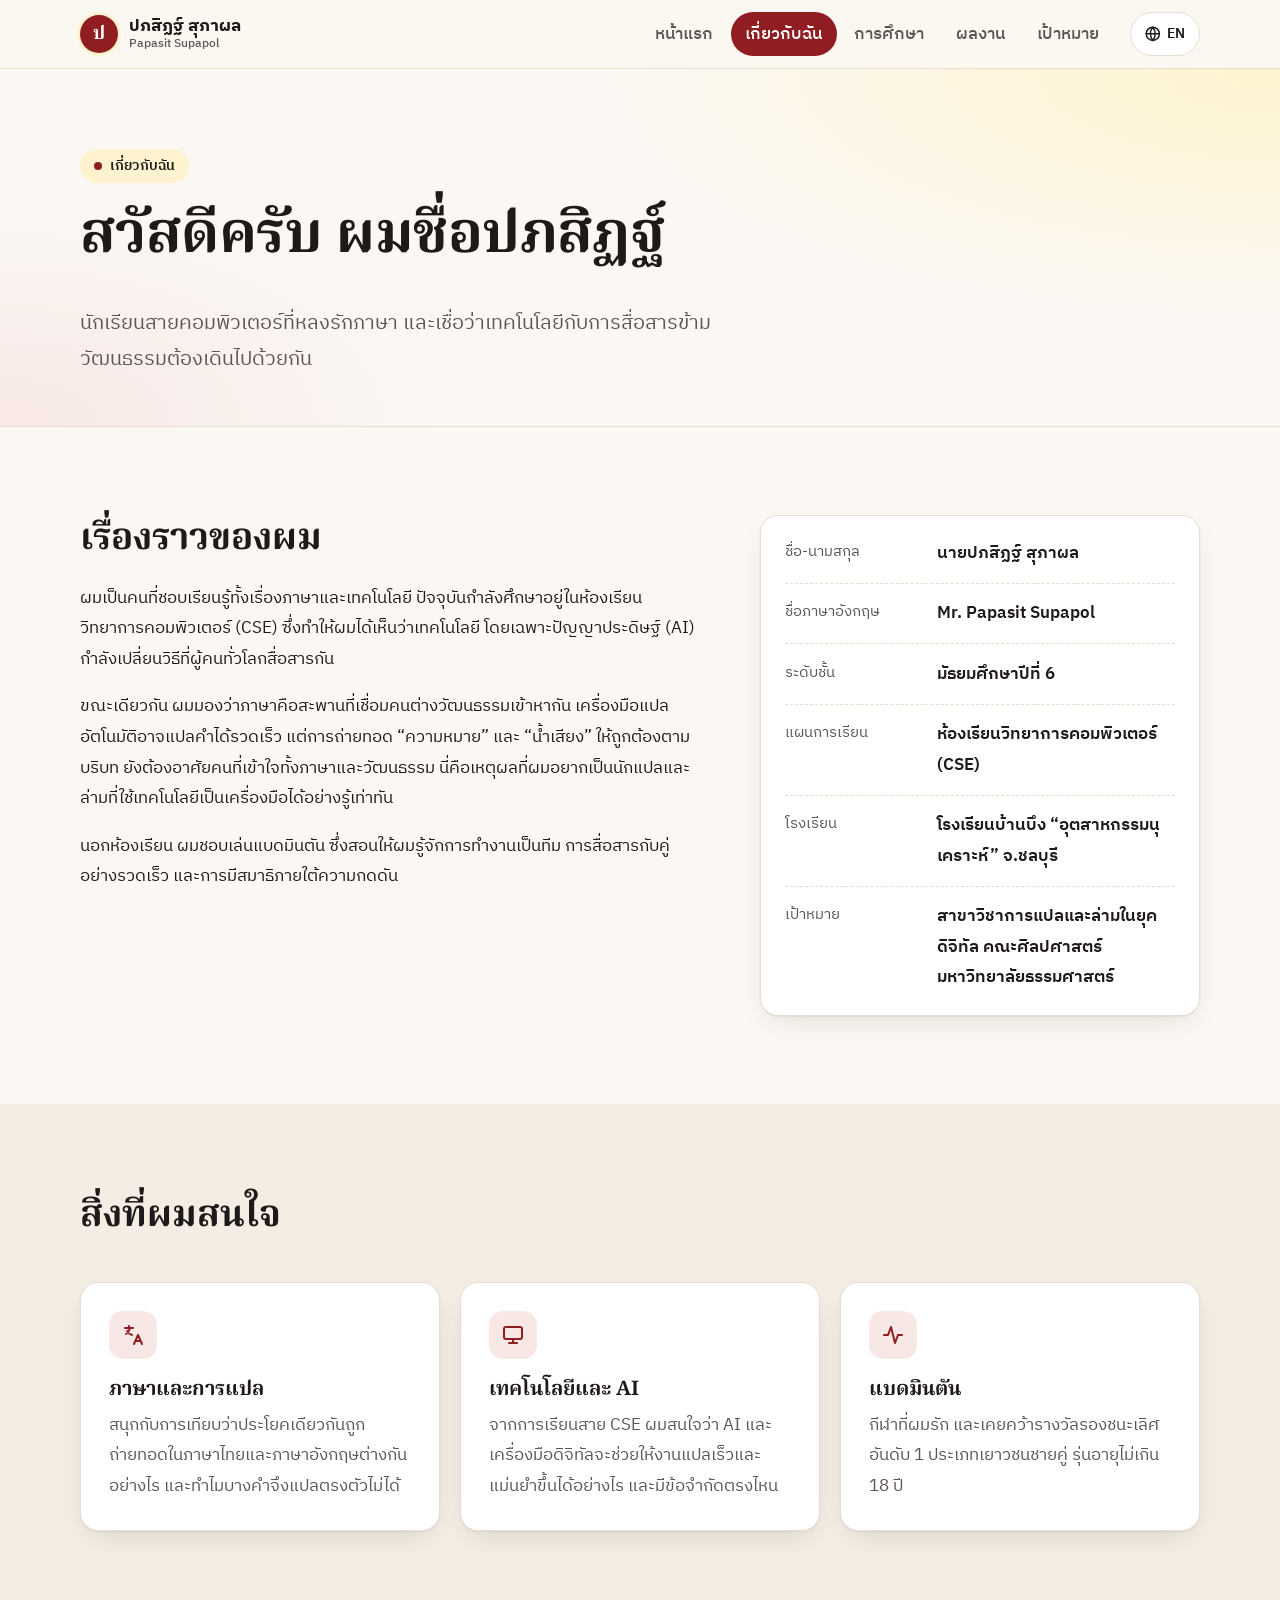
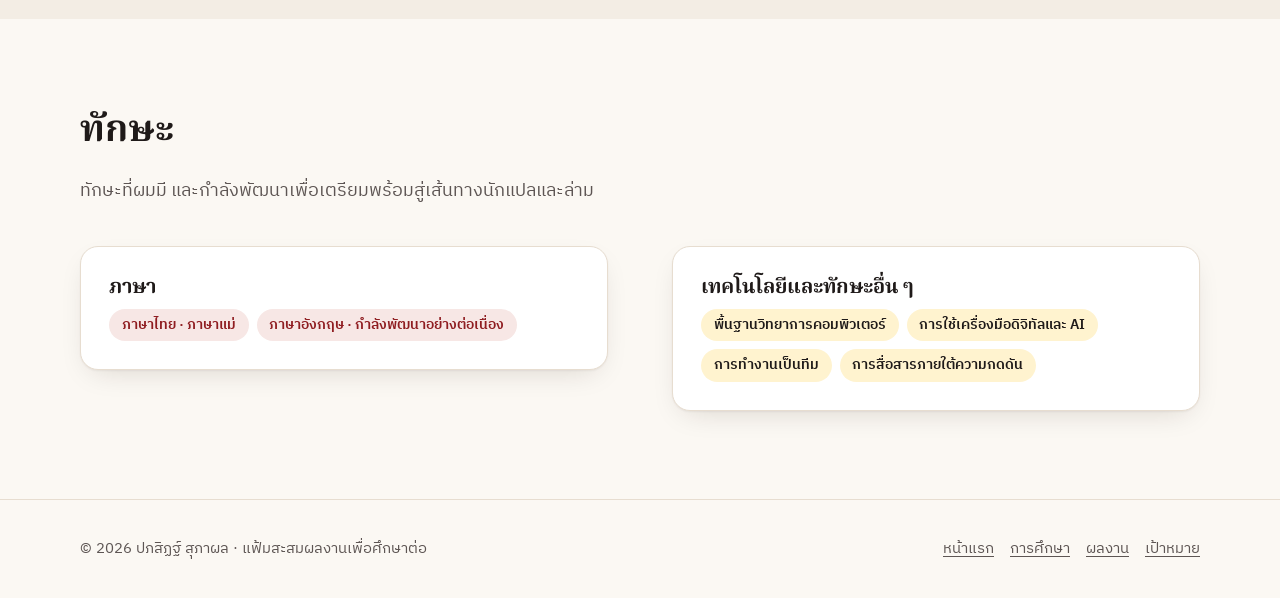
==== about.html @ 0f3696c1 "Add bilingual multi-page portfolio site Five static pages (home, about, education, achievements, goa" ====
<!doctype html>
<html lang="th">
<head>
  <meta charset="utf-8">
  <meta name="viewport" content="width=device-width, initial-scale=1">
  <title>เกี่ยวกับฉัน · ปภสิฏฐ์ สุภาผล</title>
  <meta name="description" content="ประวัติส่วนตัว ความสนใจ และทักษะของปภสิฏฐ์ สุภาผล">
  <meta name="theme-color" content="#8f1d21">
  <link rel="icon" href="assets/img/favicon.svg" type="image/svg+xml">
  <link rel="preconnect" href="https://fonts.googleapis.com">
  <link rel="preconnect" href="https://fonts.gstatic.com" crossorigin>
  <link rel="stylesheet" href="https://fonts.googleapis.com/css2?family=IBM+Plex+Sans+Thai:wght@400;500;600;700&family=Noto+Serif+Thai:wght@600;700&display=swap">
  <link rel="stylesheet" href="assets/css/style.css">
  <script>
    (function () {
      var d = document.documentElement;
      d.classList.add("js");
      var m = /[?&]lang=(en|th)\b/.exec(location.search), l = m ? m[1] : null;
      if (!l) { try { l = localStorage.getItem("portfolio-lang"); } catch (e) { /* storage blocked: stay in Thai */ } }
      if (l === "en") { d.dataset.lang = "en"; d.lang = "en"; }
    })();
  </script>
  <script src="assets/js/main.js" defer></script>
</head>
<body>
  <a class="skip-link" href="#main"><span class="th">ข้ามไปยังเนื้อหา</span><span class="en">Skip to content</span></a>

  <header class="site-header">
    <nav class="container nav" aria-label="Main">
      <a class="brand" href="index.html">
        <span class="brand-mark" aria-hidden="true">ป</span>
        <span>ปภสิฏฐ์ สุภาผล<small>Papasit Supapol</small></span>
      </a>
      <div class="nav-tools">
        <button class="lang-toggle" type="button" data-lang-toggle aria-pressed="false" aria-label="เปลี่ยนภาษา / Switch language">
          <svg viewBox="0 0 24 24" fill="none" stroke="currentColor" stroke-width="2" stroke-linecap="round" stroke-linejoin="round" aria-hidden="true"><circle cx="12" cy="12" r="9"/><path d="M3 12h18M12 3a14 14 0 0 1 0 18M12 3a14 14 0 0 0 0 18"/></svg>
          <span class="th">EN</span><span class="en">TH</span>
        </button>
        <button class="icon-btn" type="button" data-menu-toggle aria-expanded="false" aria-controls="site-menu" aria-label="เมนู / Menu">
          <svg viewBox="0 0 24 24" fill="none" stroke="currentColor" stroke-width="2" stroke-linecap="round" aria-hidden="true"><path d="M4 7h16M4 12h16M4 17h16"/></svg>
        </button>
      </div>
      <ul class="nav-links" id="site-menu">
        <li><a href="index.html"><span class="th">หน้าแรก</span><span class="en">Home</span></a></li>
        <li><a href="about.html" aria-current="page"><span class="th">เกี่ยวกับฉัน</span><span class="en">About</span></a></li>
        <li><a href="education.html"><span class="th">การศึกษา</span><span class="en">Education</span></a></li>
        <li><a href="achievements.html"><span class="th">ผลงาน</span><span class="en">Achievements</span></a></li>
        <li><a href="goal.html"><span class="th">เป้าหมาย</span><span class="en">Goal</span></a></li>
      </ul>
    </nav>
  </header>

  <main id="main">
    <section class="page-hero">
      <div class="container">
        <p class="eyebrow"><span class="th">เกี่ยวกับฉัน</span><span class="en">About me</span></p>
        <h1><span class="th">สวัสดีครับ ผมชื่อปภสิฏฐ์</span><span class="en">Hello, I’m Papasit</span></h1>
        <p class="lead">
          <span class="th">นักเรียนสายคอมพิวเตอร์ที่หลงรักภาษา และเชื่อว่าเทคโนโลยีกับการสื่อสารข้ามวัฒนธรรมต้องเดินไปด้วยกัน</span>
          <span class="en">A computer science student who fell in love with languages — and who believes technology and cross-cultural communication must go hand in hand.</span>
        </p>
      </div>
    </section>

    <section class="section">
      <div class="container split split-wide">
        <div class="reveal">
          <h2><span class="th">เรื่องราวของผม</span><span class="en">My story</span></h2>
          <p class="th">ผมเป็นคนที่ชอบเรียนรู้ทั้งเรื่องภาษาและเทคโนโลยี ปัจจุบันกำลังศึกษาอยู่ในห้องเรียนวิทยาการคอมพิวเตอร์ (CSE) ซึ่งทำให้ผมได้เห็นว่าเทคโนโลยี โดยเฉพาะปัญญาประดิษฐ์ (AI) กำลังเปลี่ยนวิธีที่ผู้คนทั่วโลกสื่อสารกัน</p>
          <p class="en">I love learning about both languages and technology. I am currently studying in the Computer Science (CSE) program, which has shown me how technology — especially artificial intelligence (AI) — is changing the way people around the world communicate.</p>
          <p class="th">ขณะเดียวกัน ผมมองว่าภาษาคือสะพานที่เชื่อมคนต่างวัฒนธรรมเข้าหากัน เครื่องมือแปลอัตโนมัติอาจแปลคำได้รวดเร็ว แต่การถ่ายทอด “ความหมาย” และ “น้ำเสียง” ให้ถูกต้องตามบริบท ยังต้องอาศัยคนที่เข้าใจทั้งภาษาและวัฒนธรรม นี่คือเหตุผลที่ผมอยากเป็นนักแปลและล่ามที่ใช้เทคโนโลยีเป็นเครื่องมือได้อย่างรู้เท่าทัน</p>
          <p class="en">At the same time, I see language as a bridge between cultures. Machine translation can convert words quickly, but carrying the right meaning and tone for each context still takes someone who understands both the language and the culture. That is why I want to become a translator and interpreter who uses technology as a tool — wisely.</p>
          <p class="th">นอกห้องเรียน ผมชอบเล่นแบดมินตัน ซึ่งสอนให้ผมรู้จักการทำงานเป็นทีม การสื่อสารกับคู่อย่างรวดเร็ว และการมีสมาธิภายใต้ความกดดัน</p>
          <p class="en">Outside the classroom I play badminton, which has taught me teamwork, quick communication with a partner, and how to stay focused under pressure.</p>
        </div>

        <dl class="info-list reveal">
          <div>
            <dt><span class="th">ชื่อ-นามสกุล</span><span class="en">Name (Thai)</span></dt>
            <dd>นายปภสิฏฐ์ สุภาผล</dd>
          </div>
          <div>
            <dt><span class="th">ชื่อภาษาอังกฤษ</span><span class="en">Name</span></dt>
            <dd>Mr. Papasit Supapol</dd>
          </div>
          <div>
            <dt><span class="th">ระดับชั้น</span><span class="en">Grade</span></dt>
            <dd><span class="th">มัธยมศึกษาปีที่ 6</span><span class="en">Grade 12 (Mathayom 6)</span></dd>
          </div>
          <div>
            <dt><span class="th">แผนการเรียน</span><span class="en">Program</span></dt>
            <dd><span class="th">ห้องเรียนวิทยาการคอมพิวเตอร์ (CSE)</span><span class="en">Computer Science (CSE)</span></dd>
          </div>
          <div>
            <dt><span class="th">โรงเรียน</span><span class="en">School</span></dt>
            <dd><span class="th">โรงเรียนบ้านบึง “อุตสาหกรรมนุเคราะห์” จ.ชลบุรี</span><span class="en">Banbueng “Utsahakam Nukhro” School, Chonburi</span></dd>
          </div>
          <div>
            <dt><span class="th">เป้าหมาย</span><span class="en">Goal</span></dt>
            <dd><span class="th">สาขาวิชาการแปลและล่ามในยุคดิจิทัล คณะศิลปศาสตร์ มหาวิทยาลัยธรรมศาสตร์</span><span class="en">Translation and Interpretation in the Digital Age, Faculty of Liberal Arts, Thammasat University</span></dd>
          </div>
        </dl>
      </div>
    </section>

    <section class="section section-alt" aria-labelledby="interest-title">
      <div class="container">
        <div class="section-head reveal">
          <h2 id="interest-title"><span class="th">สิ่งที่ผมสนใจ</span><span class="en">What I’m into</span></h2>
        </div>
        <div class="grid-cards">
          <article class="card reveal">
            <div class="card-icon" aria-hidden="true">
              <svg viewBox="0 0 24 24" fill="none" stroke="currentColor" stroke-width="2" stroke-linecap="round" stroke-linejoin="round"><path d="M4 5h8M8 3v2M5 11s3-2 4-6M6 8s2 3 5 4"/><path d="M13 21l4-9 4 9M14.5 18h5"/></svg>
            </div>
            <h3><span class="th">ภาษาและการแปล</span><span class="en">Language &amp; translation</span></h3>
            <p><span class="th">สนุกกับการเทียบว่าประโยคเดียวกันถูกถ่ายทอดในภาษาไทยและภาษาอังกฤษต่างกันอย่างไร และทำไมบางคำจึงแปลตรงตัวไม่ได้</span><span class="en">I enjoy comparing how the same idea is expressed in Thai and English — and why some words simply can’t be translated literally.</span></p>
          </article>
          <article class="card reveal">
            <div class="card-icon" aria-hidden="true">
              <svg viewBox="0 0 24 24" fill="none" stroke="currentColor" stroke-width="2" stroke-linecap="round" stroke-linejoin="round"><rect x="3" y="4" width="18" height="12" rx="2"/><path d="M8 20h8M12 16v4"/></svg>
            </div>
            <h3><span class="th">เทคโนโลยีและ AI</span><span class="en">Technology &amp; AI</span></h3>
            <p><span class="th">จากการเรียนสาย CSE ผมสนใจว่า AI และเครื่องมือดิจิทัลจะช่วยให้งานแปลเร็วและแม่นยำขึ้นได้อย่างไร และมีข้อจำกัดตรงไหน</span><span class="en">Through CSE, I became curious about how AI and digital tools can make translation faster and more accurate — and where their limits are.</span></p>
          </article>
          <article class="card reveal">
            <div class="card-icon" aria-hidden="true">
              <svg viewBox="0 0 24 24" fill="none" stroke="currentColor" stroke-width="2" stroke-linecap="round" stroke-linejoin="round"><path d="M3 12h4l3-8 4 16 3-8h4"/></svg>
            </div>
            <h3><span class="th">แบดมินตัน</span><span class="en">Badminton</span></h3>
            <p><span class="th">กีฬาที่ผมรัก และเคยคว้ารางวัลรองชนะเลิศอันดับ 1 ประเภทเยาวชนชายคู่ รุ่นอายุไม่เกิน 18 ปี</span><span class="en">My favourite sport — I won 1st runner-up in boys’ doubles (under 18).</span></p>
          </article>
        </div>
      </div>
    </section>

    <section class="section" aria-labelledby="skill-title">
      <div class="container">
        <div class="section-head reveal">
          <h2 id="skill-title"><span class="th">ทักษะ</span><span class="en">Skills</span></h2>
          <p><span class="th">ทักษะที่ผมมี และกำลังพัฒนาเพื่อเตรียมพร้อมสู่เส้นทางนักแปลและล่าม</span><span class="en">Skills I have — and am building — for a path in translation and interpreting.</span></p>
        </div>
        <div class="split">
          <div class="card reveal">
            <h3><span class="th">ภาษา</span><span class="en">Languages</span></h3>
            <ul class="tags">
              <li class="tag"><span class="th">ภาษาไทย · ภาษาแม่</span><span class="en">Thai · native</span></li>
              <li class="tag"><span class="th">ภาษาอังกฤษ · กำลังพัฒนาอย่างต่อเนื่อง</span><span class="en">English · actively improving</span></li>
            </ul>
          </div>
          <div class="card reveal">
            <h3><span class="th">เทคโนโลยีและทักษะอื่น ๆ</span><span class="en">Tech &amp; other skills</span></h3>
            <ul class="tags">
              <li class="tag tag-gold"><span class="th">พื้นฐานวิทยาการคอมพิวเตอร์</span><span class="en">Computer science fundamentals</span></li>
              <li class="tag tag-gold"><span class="th">การใช้เครื่องมือดิจิทัลและ AI</span><span class="en">Digital &amp; AI tools</span></li>
              <li class="tag tag-gold"><span class="th">การทำงานเป็นทีม</span><span class="en">Teamwork</span></li>
              <li class="tag tag-gold"><span class="th">การสื่อสารภายใต้ความกดดัน</span><span class="en">Communicating under pressure</span></li>
            </ul>
          </div>
        </div>
      </div>
    </section>
  </main>

  <footer class="site-footer">
    <div class="container footer-inner">
      <p>© 2026 ปภสิฏฐ์ สุภาผล · <span class="th">แฟ้มสะสมผลงานเพื่อศึกษาต่อ</span><span class="en">Admission portfolio</span></p>
      <ul class="footer-links">
        <li><a href="index.html"><span class="th">หน้าแรก</span><span class="en">Home</span></a></li>
        <li><a href="education.html"><span class="th">การศึกษา</span><span class="en">Education</span></a></li>
        <li><a href="achievements.html"><span class="th">ผลงาน</span><span class="en">Achievements</span></a></li>
        <li><a href="goal.html"><span class="th">เป้าหมาย</span><span class="en">Goal</span></a></li>
      </ul>
    </div>
  </footer>
</body>
</html>
---- assets/css/style.css ----
/* ==========================================================================
   Portfolio — ปภสิฏฐ์ สุภาผล
   Palette inspired by Thammasat University (red & gold).
   ========================================================================== */

/* ---------- Design tokens ---------- */
:root {
  --red: #8f1d21;
  --red-deep: #5f1114;
  --red-soft: #f7e7e5;
  --gold: #f2b705;
  --gold-soft: #fff3cf;
  --ink: #1f1a19;
  --muted: #5d5553;
  --bg: #fbf8f3;
  --surface: #ffffff;
  --surface-2: #f3ede4;
  --line: #e7ddd0;
  --on-accent: #ffffff;

  --font-body: "IBM Plex Sans Thai", "Noto Sans Thai", "Leelawadee UI", Tahoma, sans-serif;
  --font-head: "Noto Serif Thai", "IBM Plex Sans Thai", Georgia, serif;

  --radius: 18px;
  --radius-sm: 12px;
  --shadow: 0 1px 2px rgb(40 20 10 / 0.05), 0 10px 30px -12px rgb(40 20 10 / 0.18);
  --shadow-lg: 0 2px 4px rgb(40 20 10 / 0.06), 0 24px 60px -20px rgb(40 20 10 / 0.3);
  --max: 1120px;
  color-scheme: light;
}

@media (prefers-color-scheme: dark) {
  :root {
    --red: #ec6d70;
    --red-deep: #a8282d;
    --red-soft: #3a1d1e;
    --gold: #f5c542;
    --gold-soft: #3a3016;
    --ink: #f4ece8;
    --muted: #c0b4b0;
    --bg: #141011;
    --surface: #1e1819;
    --surface-2: #282021;
    --line: #3a2f2f;
    --on-accent: #1a0d0e;
    --shadow: 0 1px 2px rgb(0 0 0 / 0.3), 0 10px 30px -12px rgb(0 0 0 / 0.6);
    --shadow-lg: 0 24px 60px -20px rgb(0 0 0 / 0.7);
    color-scheme: dark;
  }
}

/* ---------- Base ---------- */
*,
*::before,
*::after { box-sizing: border-box; }

html {
  scroll-behavior: smooth;
  -webkit-text-size-adjust: 100%;
  text-size-adjust: 100%;
}

body {
  margin: 0;
  font-family: var(--font-body);
  font-size: 1.0625rem;
  line-height: 1.8;
  color: var(--ink);
  background: var(--bg);
  display: flex;
  flex-direction: column;
  min-height: 100vh;
}

main { flex: 1; }

img { max-width: 100%; height: auto; display: block; }

h1, h2, h3 {
  font-family: var(--font-head);
  line-height: 1.35;
  margin: 0 0 0.5em;
  text-wrap: balance;
}

h1 { font-size: clamp(2.1rem, 5.2vw, 3.6rem); letter-spacing: -0.01em; }
h2 { font-size: clamp(1.6rem, 3.4vw, 2.3rem); }
h3 { font-size: 1.25rem; }

p { margin: 0 0 1em; }

a { color: var(--red); text-underline-offset: 3px; }

:focus-visible {
  outline: 3px solid var(--gold);
  outline-offset: 3px;
  border-radius: 6px;
}

.container {
  width: min(var(--max), 100% - 2.5rem);
  margin-inline: auto;
}

.skip-link {
  position: absolute;
  left: 1rem;
  top: -100px;
  z-index: 100;
  padding: 0.6rem 1rem;
  background: var(--red);
  color: var(--on-accent);
  border-radius: 10px;
  font-weight: 600;
}
.skip-link:focus { top: 1rem; }

.visually-hidden {
  position: absolute !important;
  width: 1px; height: 1px;
  overflow: hidden;
  clip: rect(0 0 0 0);
  white-space: nowrap;
}

/* ---------- Bilingual text ----------
   Thai is the default (and what shows without JS).
   Only put .th / .en on plain text elements, never on layout wrappers. */
.en { display: none; }
html[data-lang="en"] .th { display: none; }
html[data-lang="en"] .en { display: revert; }

/* ---------- Header / navigation ---------- */
.site-header {
  position: sticky;
  top: 0;
  z-index: 50;
  background: color-mix(in srgb, var(--bg) 86%, transparent);
  backdrop-filter: saturate(1.4) blur(12px);
  -webkit-backdrop-filter: saturate(1.4) blur(12px);
  border-bottom: 1px solid var(--line);
}

.nav {
  display: flex;
  align-items: center;
  gap: 1rem;
  min-height: 4.25rem;
  flex-wrap: wrap;
}

.brand {
  display: inline-flex;
  align-items: center;
  gap: 0.65rem;
  color: var(--ink);
  text-decoration: none;
  font-weight: 700;
  line-height: 1.2;
  margin-right: auto;
}

.brand-mark {
  width: 2.4rem;
  height: 2.4rem;
  border-radius: 50%;
  display: grid;
  place-items: center;
  background: var(--red);
  color: var(--on-accent);
  font-family: var(--font-head);
  font-size: 1.15rem;
  box-shadow: 0 0 0 3px var(--gold-soft);
}

.brand small {
  display: block;
  font-weight: 500;
  font-size: 0.78rem;
  color: var(--muted);
}

.nav-links {
  display: flex;
  flex-wrap: wrap;
  gap: 0.2rem;
  list-style: none;
  margin: 0;
  padding: 0;
}

.nav-links a {
  display: block;
  padding: 0.45rem 0.9rem;
  border-radius: 999px;
  color: var(--muted);
  font-weight: 500;
  text-decoration: none;
  transition: background-color 0.2s, color 0.2s;
}

.nav-links a:hover { color: var(--ink); background: var(--surface-2); }

.nav-links a[aria-current="page"] {
  color: var(--on-accent);
  background: var(--red);
}

/* Tools come before the links in the DOM (so the mobile menu follows its
   toggle button in tab order) but sit at the far right visually. */
.nav-tools { display: flex; align-items: center; gap: 0.5rem; order: 2; }

.icon-btn,
.lang-toggle {
  display: none; /* JS-only controls */
  align-items: center;
  justify-content: center;
  min-width: 2.75rem;
  min-height: 2.75rem;
  padding: 0 0.85rem;
  border: 1px solid var(--line);
  border-radius: 999px;
  background: var(--surface);
  color: var(--ink);
  font: 600 0.9rem/1 var(--font-body);
  cursor: pointer;
  transition: border-color 0.2s, background-color 0.2s;
}

.icon-btn:hover,
.lang-toggle:hover { border-color: var(--red); }

.js .lang-toggle { display: inline-flex; gap: 0.35rem; }

.lang-toggle svg,
.icon-btn svg { width: 1.1rem; height: 1.1rem; }

@media (max-width: 860px) {
  .js .icon-btn { display: inline-flex; padding: 0; }

  .js .nav-links {
    display: none;
    position: absolute;
    inset: 100% 0 auto 0;
    flex-direction: column;
    gap: 0.25rem;
    padding: 0.75rem 1.25rem 1.25rem;
    background: var(--bg);
    border-bottom: 1px solid var(--line);
    box-shadow: var(--shadow);
  }

  .js .nav-links.is-open { display: flex; }
  .js .nav-links a { padding: 0.75rem 1rem; }

  /* No-JS fallback: links wrap onto a second row under the brand. */
  html:not(.js) .nav-links { width: 100%; padding-bottom: 0.75rem; }
}

/* ---------- Buttons ---------- */
.btn {
  display: inline-flex;
  align-items: center;
  gap: 0.5rem;
  min-height: 3rem;
  padding: 0.7rem 1.4rem;
  border-radius: 999px;
  font-weight: 600;
  text-decoration: none;
  border: 2px solid transparent;
  transition: transform 0.2s, background-color 0.2s, border-color 0.2s;
}

.btn:hover { transform: translateY(-2px); }
.btn-primary { background: var(--red); color: var(--on-accent); }
.btn-primary:hover { background: var(--red-deep); color: #fff; }
.btn-ghost { border-color: var(--line); color: var(--ink); background: var(--surface); }
.btn-ghost:hover { border-color: var(--red); }
.btn svg { width: 1.1rem; height: 1.1rem; }

.btn-row { display: flex; flex-wrap: wrap; gap: 0.75rem; }

/* ---------- Sections ---------- */
.section { padding-block: clamp(3rem, 7vw, 5.5rem); }
.section-alt { background: var(--surface-2); }

.eyebrow {
  display: inline-flex;
  align-items: center;
  gap: 0.5rem;
  margin-bottom: 1rem;
  padding: 0.3rem 0.85rem;
  border-radius: 999px;
  background: var(--gold-soft);
  color: var(--ink);
  font-size: 0.85rem;
  font-weight: 600;
  letter-spacing: 0.02em;
}

.eyebrow::before {
  content: "";
  width: 0.5rem;
  height: 0.5rem;
  border-radius: 50%;
  background: var(--red);
}

.section-head { max-width: 46rem; margin-bottom: 2.5rem; }
.section-head p { color: var(--muted); font-size: 1.1rem; }

.lead { font-size: clamp(1.1rem, 2vw, 1.25rem); color: var(--muted); }

/* ---------- Page hero (inner pages) ---------- */
.page-hero {
  padding-block: clamp(3rem, 7vw, 5rem) clamp(2rem, 5vw, 3rem);
  background:
    radial-gradient(60rem 22rem at 100% 0%, var(--gold-soft), transparent 70%),
    radial-gradient(40rem 20rem at 0% 100%, var(--red-soft), transparent 70%);
  border-bottom: 1px solid var(--line);
}
.page-hero .lead { max-width: 44rem; margin-bottom: 0; }

/* ---------- Home hero ---------- */
.hero {
  position: relative;
  overflow: hidden;
  padding-block: clamp(3rem, 8vw, 6rem);
  background:
    radial-gradient(50rem 30rem at 90% 10%, var(--gold-soft), transparent 65%),
    radial-gradient(40rem 26rem at 0% 90%, var(--red-soft), transparent 65%);
}

.hero-grid {
  display: grid;
  grid-template-columns: 1.25fr 0.85fr;
  gap: clamp(2rem, 5vw, 4rem);
  align-items: center;
}

.hero h1 { margin-bottom: 0.15em; }
.hero h1 .accent { color: var(--red); }

.name-en {
  font-family: var(--font-head);
  font-size: clamp(1.1rem, 2.2vw, 1.4rem);
  color: var(--muted);
  letter-spacing: 0.12em;
  text-transform: uppercase;
  margin-bottom: 1.25rem;
}

.hero .lead { max-width: 36rem; margin-bottom: 1.75rem; }

.hero-photo {
  position: relative;
  margin: 0;
  justify-self: center;
  width: min(100%, 360px);
}

.hero-photo::before {
  content: "";
  position: absolute;
  inset: 1.25rem -1.25rem -1.25rem 1.25rem;
  border-radius: 28px;
  background: repeating-linear-gradient(135deg, var(--gold) 0 2px, transparent 2px 12px);
  opacity: 0.55;
}

.hero-photo img {
  position: relative;
  border-radius: 28px;
  box-shadow: var(--shadow-lg);
  aspect-ratio: 3 / 4;
  object-fit: cover;
  width: 100%;
}

.hero-badge {
  position: absolute;
  left: -1rem;
  bottom: 1.5rem;
  display: flex;
  align-items: center;
  gap: 0.6rem;
  padding: 0.6rem 0.9rem 0.6rem 0.6rem;
  border-radius: 16px;
  background: var(--surface);
  box-shadow: var(--shadow-lg);
  font-size: 0.85rem;
  line-height: 1.35;
  max-width: 15rem;
}

.hero-badge img {
  width: 2.6rem;
  height: 2.6rem;
  border-radius: 50%;
  box-shadow: none;
  aspect-ratio: 1;
  flex-shrink: 0;
}

.hero-badge strong { display: block; }

@media (max-width: 820px) {
  .hero-grid { grid-template-columns: minmax(0, 1fr); }
  .hero-photo { order: -1; width: min(78%, 300px); }
  .hero-badge { left: -0.5rem; }
}

/* ---------- Stats ---------- */
.stats {
  display: grid;
  grid-template-columns: repeat(auto-fit, minmax(min(100%, 200px), 1fr));
  gap: 1rem;
}

.stat {
  padding: 1.5rem;
  border-radius: var(--radius);
  background: var(--surface);
  border: 1px solid var(--line);
  box-shadow: var(--shadow);
}

.stat-value {
  font-family: var(--font-head);
  font-size: 2.4rem;
  font-weight: 700;
  color: var(--red);
  line-height: 1.2;
}

.stat-label { color: var(--muted); font-size: 0.95rem; }

/* ---------- Cards ---------- */
.grid-cards {
  display: grid;
  grid-template-columns: repeat(auto-fit, minmax(min(100%, 250px), 1fr));
  gap: 1.25rem;
}

.card {
  position: relative;
  display: flex;
  flex-direction: column;
  padding: 1.75rem;
  border-radius: var(--radius);
  background: var(--surface);
  border: 1px solid var(--line);
  box-shadow: var(--shadow);
  transition: transform 0.25s, box-shadow 0.25s, border-color 0.25s;
}

.card-link:hover {
  transform: translateY(-4px);
  box-shadow: var(--shadow-lg);
  border-color: var(--red);
}

.card h3 { margin-bottom: 0.4rem; }
.card p { color: var(--muted); margin-bottom: 0; }

.card-link a { color: inherit; text-decoration: none; }
/* Make the whole card clickable while keeping one real link inside. */
.card-link a::after { content: ""; position: absolute; inset: 0; border-radius: inherit; }

.card-icon {
  width: 3rem;
  height: 3rem;
  display: grid;
  place-items: center;
  margin-bottom: 1.1rem;
  border-radius: 14px;
  background: var(--red-soft);
  color: var(--red);
}

.card-icon svg { width: 1.5rem; height: 1.5rem; }

.card-arrow {
  margin-top: auto;
  padding-top: 1.1rem;
  color: var(--red);
  font-weight: 600;
}

/* ---------- Two-column layout ---------- */
.split {
  display: grid;
  grid-template-columns: 1fr 1fr;
  gap: clamp(2rem, 5vw, 4rem);
  align-items: start;
}

.split-wide { grid-template-columns: 1.4fr 1fr; }

@media (max-width: 820px) {
  .split, .split-wide { grid-template-columns: minmax(0, 1fr); }
}

/* ---------- Info list (about page) ---------- */
.info-list {
  margin: 0;
  padding: 0.5rem 1.5rem;
  border-radius: var(--radius);
  background: var(--surface);
  border: 1px solid var(--line);
  box-shadow: var(--shadow);
}

.info-list div {
  display: grid;
  grid-template-columns: 8.5rem 1fr;
  gap: 1rem;
  padding: 0.9rem 0;
  border-bottom: 1px dashed var(--line);
}

.info-list div:last-child { border-bottom: 0; }
.info-list dt { color: var(--muted); font-size: 0.95rem; }
.info-list dd { margin: 0; font-weight: 600; }

@media (max-width: 480px) {
  .info-list div { grid-template-columns: 1fr; gap: 0.1rem; }
}

/* ---------- Tags ---------- */
.tags { display: flex; flex-wrap: wrap; gap: 0.5rem; list-style: none; padding: 0; margin: 0; }

.tag {
  display: inline-block;
  padding: 0.25rem 0.8rem;
  border-radius: 999px;
  font-size: 0.85rem;
  font-weight: 600;
  background: var(--red-soft);
  color: var(--red);
}

.tag-gold { background: var(--gold-soft); color: var(--ink); }

/* ---------- Timeline (education page) ---------- */
.timeline {
  position: relative;
  list-style: none;
  margin: 0;
  padding: 0 0 0 2.25rem;
}

.timeline::before {
  content: "";
  position: absolute;
  left: 0.7rem;
  top: 0.5rem;
  bottom: 0.5rem;
  width: 2px;
  background: linear-gradient(var(--red), var(--gold));
}

.timeline > li { position: relative; padding-bottom: 1.75rem; }
.timeline > li:last-child { padding-bottom: 0; }

.timeline > li::before {
  content: "";
  position: absolute;
  left: -2.05rem;
  top: 1.9rem;
  width: 1.1rem;
  height: 1.1rem;
  border-radius: 50%;
  background: var(--surface);
  border: 4px solid var(--red);
}

.timeline > li.is-current::before { background: var(--gold); }

.edu-card {
  display: grid;
  grid-template-columns: 5rem 1fr auto;
  gap: 1.25rem;
  align-items: center;
  padding: 1.5rem;
  border-radius: var(--radius);
  background: var(--surface);
  border: 1px solid var(--line);
  box-shadow: var(--shadow);
}

.edu-logo {
  width: 5rem;
  height: 5rem;
  border-radius: 50%;
  object-fit: cover;
  background: #fff;
  border: 1px solid var(--line);
}

.edu-card h3 { margin-bottom: 0.2rem; font-size: 1.15rem; }
.edu-card p { margin: 0; color: var(--muted); }

.edu-level {
  display: inline-block;
  margin-bottom: 0.35rem;
  font-size: 0.85rem;
  font-weight: 700;
  color: var(--red);
}

.gpa-pill {
  text-align: center;
  padding: 0.6rem 1rem;
  border-radius: 14px;
  background: var(--gold-soft);
  min-width: 6rem;
}

.gpa-pill strong {
  display: block;
  font-family: var(--font-head);
  font-size: 1.7rem;
  line-height: 1.2;
}

.gpa-pill span { font-size: 0.78rem; color: var(--muted); }

@media (max-width: 640px) {
  .edu-card { grid-template-columns: 3.75rem minmax(0, 1fr); }
  .edu-logo { width: 3.75rem; height: 3.75rem; }
  .gpa-pill { grid-column: 1 / -1; display: flex; align-items: baseline; justify-content: center; gap: 0.6rem; }
}

/* ---------- GPA bars ---------- */
.bars { display: grid; gap: 1.1rem; }

.bar-row { display: grid; gap: 0.35rem; }
.bar-head { display: flex; justify-content: space-between; font-weight: 600; }

.bar-track {
  height: 0.85rem;
  border-radius: 999px;
  background: var(--surface-2);
  border: 1px solid var(--line);
  overflow: hidden;
}

.bar-fill {
  height: 100%;
  width: var(--pct);
  border-radius: inherit;
  background: linear-gradient(90deg, var(--red), var(--gold));
}

.js .reveal .bar-fill { width: 0; transition: width 1.1s cubic-bezier(0.2, 0.8, 0.2, 1) 0.2s; }
.js .reveal.is-visible .bar-fill { width: var(--pct); }

/* ---------- Achievements ---------- */
.cert-list { display: grid; gap: 1.75rem; }

.cert {
  display: grid;
  grid-template-columns: minmax(0, 0.95fr) minmax(0, 1.05fr);
  border-radius: var(--radius);
  background: var(--surface);
  border: 1px solid var(--line);
  box-shadow: var(--shadow);
  overflow: hidden;
}

.cert-media {
  display: grid;
  place-items: center;
  padding: 1.5rem;
  background: var(--surface-2);
  text-decoration: none;
}

.cert-media img {
  max-height: 22rem;
  width: auto;
  border-radius: 8px;
  box-shadow: var(--shadow);
  transition: transform 0.3s;
}

.cert-media:hover img { transform: scale(1.03); }

.cert-zoom {
  margin-top: 0.75rem;
  font-size: 0.85rem;
  font-weight: 600;
  color: var(--muted);
}

.cert-body { padding: clamp(1.5rem, 3vw, 2.25rem); }
.cert-body .tags { margin-bottom: 0.9rem; }
.cert-body h2 { font-size: clamp(1.3rem, 2.4vw, 1.6rem); margin-bottom: 0.35rem; }

.cert-meta {
  display: flex;
  flex-wrap: wrap;
  gap: 0.35rem 1.25rem;
  margin: 0 0 1rem;
  padding: 0;
  list-style: none;
  color: var(--muted);
  font-size: 0.95rem;
}

.cert-meta li { display: inline-flex; align-items: center; gap: 0.4rem; }
.cert-meta svg { width: 1rem; height: 1rem; flex-shrink: 0; }

.reflect {
  margin: 1.25rem 0;
  padding: 1rem 1.25rem;
  border-left: 4px solid var(--gold);
  border-radius: 0 12px 12px 0;
  background: var(--gold-soft);
}

.reflect strong { display: block; margin-bottom: 0.2rem; }
.reflect p { margin: 0; }

/* minmax(0, …) so wide certificate images can't force the column past the viewport. */
@media (max-width: 820px) {
  .cert { grid-template-columns: minmax(0, 1fr); }
}

/* ---------- Lightbox ---------- */
.lightbox {
  width: min(96vw, 1100px);
  max-height: 94vh;
  padding: 0;
  border: 0;
  border-radius: var(--radius);
  background: var(--surface);
  color: var(--ink);
  box-shadow: var(--shadow-lg);
}

.lightbox::backdrop { background: rgb(15 8 8 / 0.78); backdrop-filter: blur(4px); }

.lightbox-inner { position: relative; padding: 1rem; }

.lightbox img {
  max-height: calc(94vh - 6rem);
  width: auto;
  margin-inline: auto;
  border-radius: 10px;
}

.lightbox-caption { margin: 0.75rem 3rem 0 0.25rem; color: var(--muted); font-size: 0.95rem; }

.lightbox-close {
  position: absolute;
  top: 0.75rem;
  right: 0.75rem;
  width: 2.75rem;
  height: 2.75rem;
  display: grid;
  place-items: center;
  border: 0;
  border-radius: 50%;
  background: var(--red);
  color: #fff;
  cursor: pointer;
  font-size: 1.5rem;
  line-height: 1;
}

/* ---------- Goal page ---------- */
.goal-hero {
  display: grid;
  grid-template-columns: auto 1fr;
  gap: clamp(1.5rem, 4vw, 3rem);
  align-items: center;
}

/* The TU seal PNG has a white square background; clip it to its circle. */
.goal-hero img,
.cta-main img { border-radius: 50%; }

.goal-hero img {
  width: clamp(7rem, 16vw, 11rem);
  filter: drop-shadow(0 12px 24px rgb(143 29 33 / 0.25));
}

.goal-path {
  display: flex;
  flex-wrap: wrap;
  gap: 0.4rem;
  align-items: center;
  margin: 0 0 1rem;
  padding: 0;
  list-style: none;
  font-weight: 600;
}

.goal-path li:not(:last-child)::after { content: "›"; margin-left: 0.4rem; color: var(--muted); }

@media (max-width: 600px) {
  .goal-hero { grid-template-columns: 1fr; text-align: left; }
}

.steps { counter-reset: step; display: grid; gap: 1rem; list-style: none; padding: 0; margin: 0; }

.steps li {
  counter-increment: step;
  position: relative;
  padding: 1.25rem 1.25rem 1.25rem 4.25rem;
  border-radius: var(--radius-sm);
  background: var(--surface);
  border: 1px solid var(--line);
}

.steps li::before {
  content: counter(step);
  position: absolute;
  left: 1.1rem;
  top: 1.15rem;
  width: 2.2rem;
  height: 2.2rem;
  display: grid;
  place-items: center;
  border-radius: 50%;
  background: var(--red);
  color: var(--on-accent);
  font-weight: 700;
}

.steps strong { display: block; }
.steps p { margin: 0; color: var(--muted); }

.letter {
  position: relative;
  padding: clamp(1.75rem, 4vw, 3rem);
  border-radius: var(--radius);
  background: var(--surface);
  border: 1px solid var(--line);
  box-shadow: var(--shadow);
}

.letter::before {
  content: "“";
  position: absolute;
  top: -0.35em;
  left: 0.3em;
  font-family: Georgia, serif;
  font-size: 6rem;
  line-height: 1;
  color: var(--gold);
}

.letter p { text-indent: 2em; }
.letter .sign { text-indent: 0; text-align: right; font-weight: 600; margin: 0; }

/* ---------- CTA band ---------- */
.cta {
  display: flex;
  flex-wrap: wrap;
  align-items: center;
  justify-content: space-between;
  gap: 1.5rem;
  padding: clamp(1.75rem, 4vw, 2.75rem);
  border-radius: calc(var(--radius) + 6px);
  background: linear-gradient(120deg, #8f1d21, #5f1114);
  color: #fff;
  box-shadow: var(--shadow-lg);
}

.cta h2 { margin: 0 0 0.25rem; font-size: clamp(1.35rem, 3vw, 1.9rem); }
.cta p { margin: 0; opacity: 0.88; }
.cta-main { display: flex; align-items: center; gap: 1.25rem; }
.cta-main img { width: 4.5rem; flex-shrink: 0; }
.cta .btn { background: var(--gold); color: #1f1a19; }
.cta .btn:hover { background: #ffd24a; color: #1f1a19; }

/* ---------- Footer ---------- */
.site-footer {
  padding-block: 2.25rem;
  border-top: 1px solid var(--line);
  color: var(--muted);
  font-size: 0.92rem;
}

.footer-inner {
  display: flex;
  flex-wrap: wrap;
  justify-content: space-between;
  gap: 0.75rem 2rem;
}

.footer-inner p { margin: 0; }
.footer-links { display: flex; flex-wrap: wrap; gap: 0.25rem 1rem; list-style: none; margin: 0; padding: 0; }
.footer-links a { color: var(--muted); }
.footer-links a:hover { color: var(--red); }

/* ---------- Reveal animation (JS + motion allowed only) ---------- */
.js .reveal {
  opacity: 0;
  transform: translateY(18px);
  transition: opacity 0.7s ease, transform 0.7s ease;
}

.js .reveal.is-visible { opacity: 1; transform: none; }

@media (prefers-reduced-motion: reduce) {
  html { scroll-behavior: auto; }
  *, *::before, *::after { transition: none !important; animation: none !important; }
  .js .reveal { opacity: 1; transform: none; }
  .js .reveal .bar-fill { width: var(--pct); }
}

/* ---------- Print (handy for a PDF copy of the portfolio) ---------- */
@media print {
  .site-header, .site-footer, .btn-row, .cta .btn, .skip-link { display: none !important; }
  body { background: #fff; color: #000; }
  .js .reveal { opacity: 1; transform: none; }
  .card, .cert, .stat, .edu-card, .letter, .info-list { box-shadow: none; break-inside: avoid; }
}
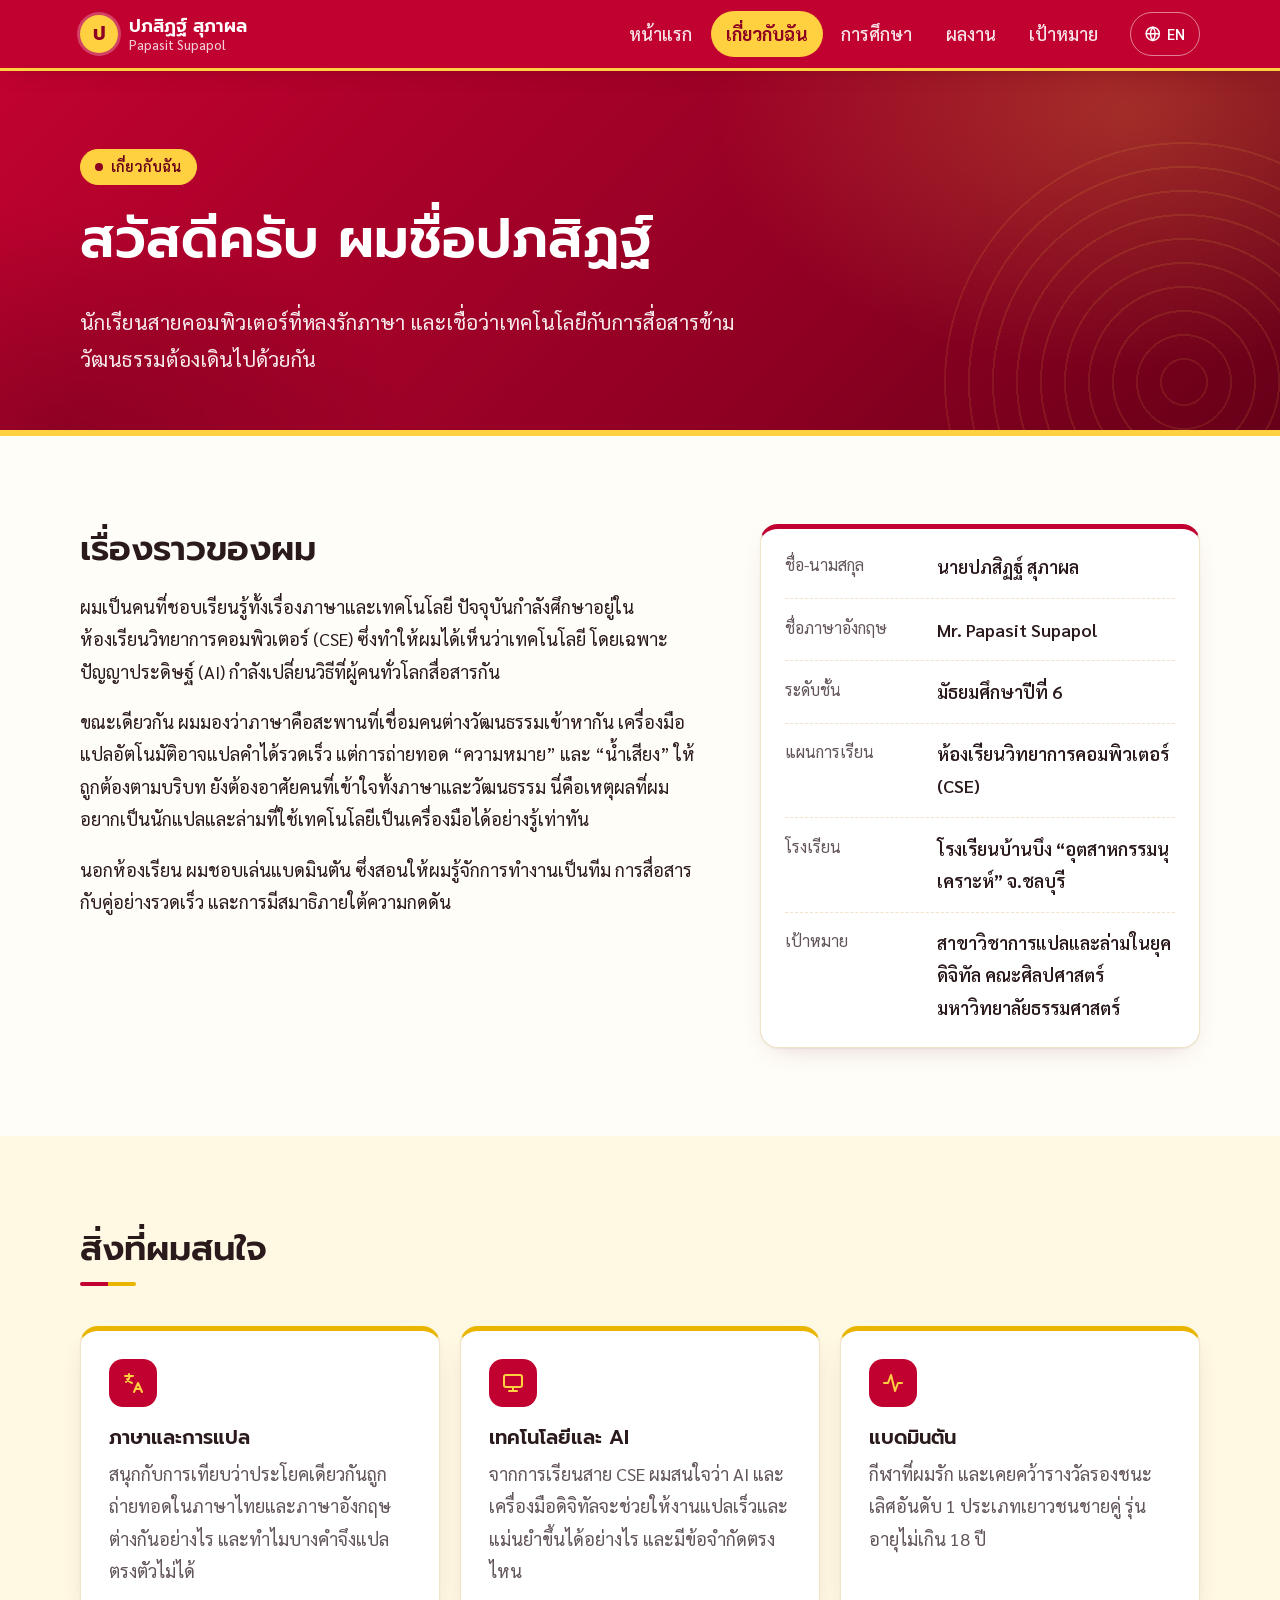
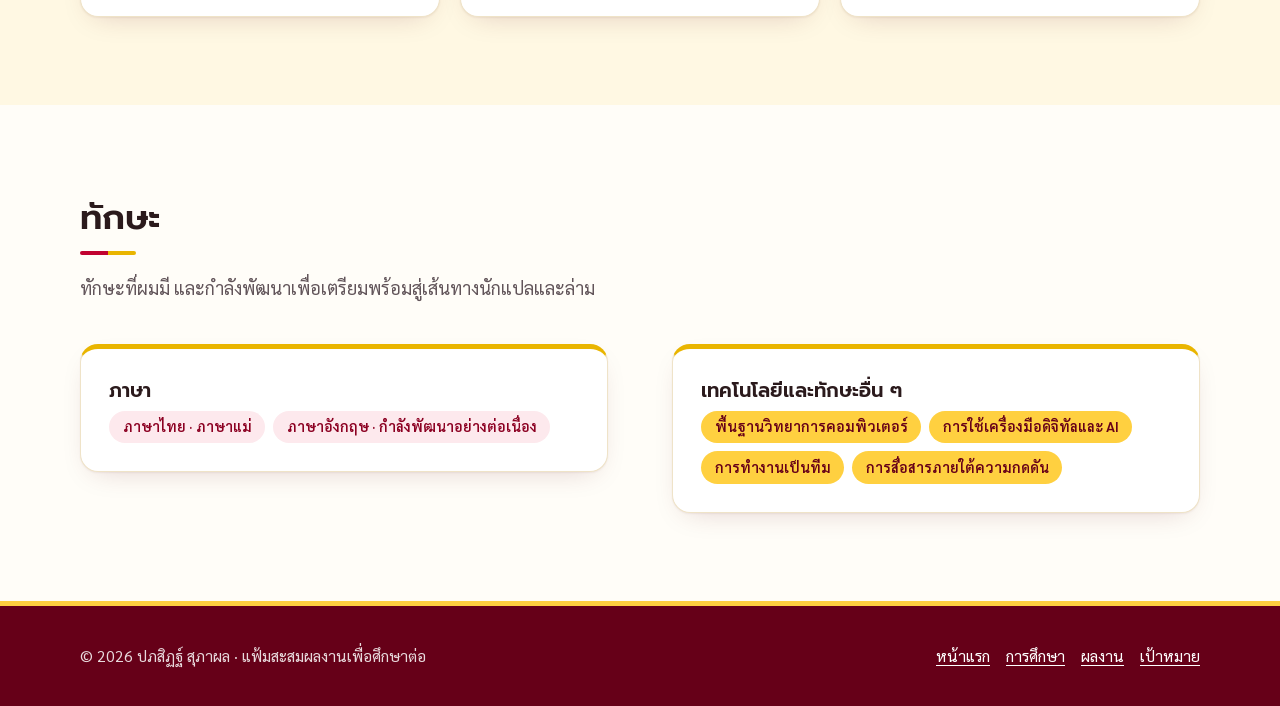
==== commit 58d09fe4: "Switch to Thammasat red/yellow theme and Prompt + Sarabun fonts Colours sampled from the TU seal (#c" ====
--- a/about.html
+++ b/about.html
@@ -5,11 +5,11 @@
   <meta name="viewport" content="width=device-width, initial-scale=1">
   <title>เกี่ยวกับฉัน · ปภสิฏฐ์ สุภาผล</title>
   <meta name="description" content="ประวัติส่วนตัว ความสนใจ และทักษะของปภสิฏฐ์ สุภาผล">
-  <meta name="theme-color" content="#8f1d21">
+  <meta name="theme-color" content="#c10230">
   <link rel="icon" href="assets/img/favicon.svg" type="image/svg+xml">
   <link rel="preconnect" href="https://fonts.googleapis.com">
   <link rel="preconnect" href="https://fonts.gstatic.com" crossorigin>
-  <link rel="stylesheet" href="https://fonts.googleapis.com/css2?family=IBM+Plex+Sans+Thai:wght@400;500;600;700&family=Noto+Serif+Thai:wght@600;700&display=swap">
+  <link rel="stylesheet" href="https://fonts.googleapis.com/css2?family=Prompt:wght@500;600;700&family=Sarabun:wght@400;500;600;700&display=swap">
   <link rel="stylesheet" href="assets/css/style.css">
   <script>
     (function () {
--- a/assets/css/style.css
+++ b/assets/css/style.css
@@ -1,52 +1,37 @@
 /* ==========================================================================
    Portfolio — ปภสิฏฐ์ สุภาผล
-   Palette inspired by Thammasat University (red & gold).
+   Theme: Thammasat University red & yellow (sampled from the TU seal).
+   Fonts: Prompt (headings) + Sarabun (body, looped — easy to read).
    ========================================================================== */
 
 /* ---------- Design tokens ---------- */
 :root {
-  --red: #8f1d21;
-  --red-deep: #5f1114;
-  --red-soft: #f7e7e5;
-  --gold: #f2b705;
-  --gold-soft: #fff3cf;
-  --ink: #1f1a19;
-  --muted: #5d5553;
-  --bg: #fbf8f3;
+  /* Thammasat colours */
+  --red: #c10230;          /* TU red — 6.3:1 on white */
+  --red-deep: #8c0022;
+  --red-darker: #660018;
+  --red-soft: #fde9ed;
+  --yellow: #ffd040;       /* TU yellow — use with dark text or on red */
+  --yellow-deep: #e9b500;  /* yellow for borders/lines on light backgrounds */
+  --yellow-soft: #fff5d1;
+
+  --ink: #2b1a1c;
+  --muted: #62555a;
+  --bg: #fffdf8;
   --surface: #ffffff;
-  --surface-2: #f3ede4;
-  --line: #e7ddd0;
-  --on-accent: #ffffff;
-
-  --font-body: "IBM Plex Sans Thai", "Noto Sans Thai", "Leelawadee UI", Tahoma, sans-serif;
-  --font-head: "Noto Serif Thai", "IBM Plex Sans Thai", Georgia, serif;
+  --surface-2: #fff8e3;
+  --line: #efe3c8;
+  --on-red: #ffffff;
+
+  --font-body: "Sarabun", "Leelawadee UI", Tahoma, sans-serif;
+  --font-head: "Prompt", "Sarabun", "Leelawadee UI", Tahoma, sans-serif;
 
   --radius: 18px;
   --radius-sm: 12px;
-  --shadow: 0 1px 2px rgb(40 20 10 / 0.05), 0 10px 30px -12px rgb(40 20 10 / 0.18);
-  --shadow-lg: 0 2px 4px rgb(40 20 10 / 0.06), 0 24px 60px -20px rgb(40 20 10 / 0.3);
+  --shadow: 0 1px 2px rgb(90 10 25 / 0.06), 0 10px 30px -14px rgb(90 10 25 / 0.22);
+  --shadow-lg: 0 2px 4px rgb(90 10 25 / 0.08), 0 24px 60px -22px rgb(90 10 25 / 0.4);
   --max: 1120px;
   color-scheme: light;
-}
-
-@media (prefers-color-scheme: dark) {
-  :root {
-    --red: #ec6d70;
-    --red-deep: #a8282d;
-    --red-soft: #3a1d1e;
-    --gold: #f5c542;
-    --gold-soft: #3a3016;
-    --ink: #f4ece8;
-    --muted: #c0b4b0;
-    --bg: #141011;
-    --surface: #1e1819;
-    --surface-2: #282021;
-    --line: #3a2f2f;
-    --on-accent: #1a0d0e;
-    --shadow: 0 1px 2px rgb(0 0 0 / 0.3), 0 10px 30px -12px rgb(0 0 0 / 0.6);
-    --shadow-lg: 0 24px 60px -20px rgb(0 0 0 / 0.7);
-    color-scheme: dark;
-  }
 }
 
 /* ---------- Base ---------- */
@@ -63,7 +48,7 @@
 body {
   margin: 0;
   font-family: var(--font-body);
-  font-size: 1.0625rem;
+  font-size: 1.125rem;
   line-height: 1.8;
   color: var(--ink);
   background: var(--bg);
@@ -78,24 +63,32 @@
 
 h1, h2, h3 {
   font-family: var(--font-head);
-  line-height: 1.35;
+  font-weight: 600;
+  line-height: 1.4;
   margin: 0 0 0.5em;
   text-wrap: balance;
 }
 
-h1 { font-size: clamp(2.1rem, 5.2vw, 3.6rem); letter-spacing: -0.01em; }
-h2 { font-size: clamp(1.6rem, 3.4vw, 2.3rem); }
-h3 { font-size: 1.25rem; }
+h1 { font-size: clamp(2rem, 5vw, 3.4rem); }
+h2 { font-size: clamp(1.55rem, 3.2vw, 2.2rem); }
+h3 { font-size: 1.22rem; }
 
 p { margin: 0 0 1em; }
 
 a { color: var(--red); text-underline-offset: 3px; }
 
 :focus-visible {
-  outline: 3px solid var(--gold);
+  outline: 3px solid var(--red);
   outline-offset: 3px;
   border-radius: 6px;
 }
+
+/* On red areas the red ring would vanish — switch it to yellow. */
+.site-header :focus-visible,
+.hero :focus-visible,
+.page-hero :focus-visible,
+.cta :focus-visible,
+.site-footer :focus-visible { outline-color: var(--yellow); }
 
 .container {
   width: min(var(--max), 100% - 2.5rem);
@@ -108,10 +101,10 @@
   top: -100px;
   z-index: 100;
   padding: 0.6rem 1rem;
-  background: var(--red);
-  color: var(--on-accent);
+  background: var(--yellow);
+  color: var(--red-deep);
   border-radius: 10px;
-  font-weight: 600;
+  font-weight: 700;
 }
 .skip-link:focus { top: 1rem; }
 
@@ -130,15 +123,14 @@
 html[data-lang="en"] .th { display: none; }
 html[data-lang="en"] .en { display: revert; }
 
-/* ---------- Header / navigation ---------- */
+/* ---------- Header / navigation (TU red bar) ---------- */
 .site-header {
   position: sticky;
   top: 0;
   z-index: 50;
-  background: color-mix(in srgb, var(--bg) 86%, transparent);
-  backdrop-filter: saturate(1.4) blur(12px);
-  -webkit-backdrop-filter: saturate(1.4) blur(12px);
-  border-bottom: 1px solid var(--line);
+  background: var(--red);
+  color: var(--on-red);
+  box-shadow: 0 3px 0 var(--yellow), 0 8px 24px -12px rgb(90 0 20 / 0.6);
 }
 
 .nav {
@@ -153,10 +145,11 @@
   display: inline-flex;
   align-items: center;
   gap: 0.65rem;
-  color: var(--ink);
+  color: var(--on-red);
   text-decoration: none;
-  font-weight: 700;
-  line-height: 1.2;
+  font-family: var(--font-head);
+  font-weight: 600;
+  line-height: 1.25;
   margin-right: auto;
 }
 
@@ -166,18 +159,20 @@
   border-radius: 50%;
   display: grid;
   place-items: center;
-  background: var(--red);
-  color: var(--on-accent);
+  background: var(--yellow);
+  color: var(--red-deep);
   font-family: var(--font-head);
-  font-size: 1.15rem;
-  box-shadow: 0 0 0 3px var(--gold-soft);
+  font-weight: 700;
+  font-size: 1.2rem;
+  box-shadow: 0 0 0 3px rgb(255 255 255 / 0.25);
 }
 
 .brand small {
   display: block;
+  font-family: var(--font-body);
   font-weight: 500;
-  font-size: 0.78rem;
-  color: var(--muted);
+  font-size: 0.8rem;
+  color: rgb(255 255 255 / 0.8);
 }
 
 .nav-links {
@@ -191,19 +186,20 @@
 
 .nav-links a {
   display: block;
-  padding: 0.45rem 0.9rem;
+  padding: 0.4rem 0.95rem;
   border-radius: 999px;
-  color: var(--muted);
+  color: rgb(255 255 255 / 0.9);
   font-weight: 500;
   text-decoration: none;
   transition: background-color 0.2s, color 0.2s;
 }
 
-.nav-links a:hover { color: var(--ink); background: var(--surface-2); }
+.nav-links a:hover { color: #fff; background: rgb(255 255 255 / 0.15); }
 
 .nav-links a[aria-current="page"] {
-  color: var(--on-accent);
-  background: var(--red);
+  color: var(--red-deep);
+  background: var(--yellow);
+  font-weight: 700;
 }
 
 /* Tools come before the links in the DOM (so the mobile menu follows its
@@ -218,17 +214,17 @@
   min-width: 2.75rem;
   min-height: 2.75rem;
   padding: 0 0.85rem;
-  border: 1px solid var(--line);
+  border: 1px solid rgb(255 255 255 / 0.5);
   border-radius: 999px;
-  background: var(--surface);
-  color: var(--ink);
-  font: 600 0.9rem/1 var(--font-body);
+  background: transparent;
+  color: #fff;
+  font: 600 0.92rem/1 var(--font-body);
   cursor: pointer;
   transition: border-color 0.2s, background-color 0.2s;
 }
 
 .icon-btn:hover,
-.lang-toggle:hover { border-color: var(--red); }
+.lang-toggle:hover { border-color: var(--yellow); background: rgb(255 255 255 / 0.12); }
 
 .js .lang-toggle { display: inline-flex; gap: 0.35rem; }
 
@@ -242,12 +238,13 @@
     display: none;
     position: absolute;
     inset: 100% 0 auto 0;
+    margin-top: 3px; /* sit below the yellow rule */
     flex-direction: column;
     gap: 0.25rem;
     padding: 0.75rem 1.25rem 1.25rem;
-    background: var(--bg);
-    border-bottom: 1px solid var(--line);
-    box-shadow: var(--shadow);
+    background: var(--red-deep);
+    border-bottom: 3px solid var(--yellow);
+    box-shadow: var(--shadow-lg);
   }
 
   .js .nav-links.is-open { display: flex; }
@@ -263,22 +260,32 @@
   align-items: center;
   gap: 0.5rem;
   min-height: 3rem;
-  padding: 0.7rem 1.4rem;
+  padding: 0.65rem 1.45rem;
   border-radius: 999px;
-  font-weight: 600;
+  font-family: var(--font-head);
+  font-weight: 500;
+  font-size: 1rem;
   text-decoration: none;
   border: 2px solid transparent;
-  transition: transform 0.2s, background-color 0.2s, border-color 0.2s;
+  transition: transform 0.2s, background-color 0.2s, border-color 0.2s, color 0.2s;
 }
 
 .btn:hover { transform: translateY(-2px); }
-.btn-primary { background: var(--red); color: var(--on-accent); }
+.btn-primary { background: var(--red); color: var(--on-red); }
 .btn-primary:hover { background: var(--red-deep); color: #fff; }
 .btn-ghost { border-color: var(--line); color: var(--ink); background: var(--surface); }
-.btn-ghost:hover { border-color: var(--red); }
+.btn-ghost:hover { border-color: var(--red); color: var(--red); }
 .btn svg { width: 1.1rem; height: 1.1rem; }
 
 .btn-row { display: flex; flex-wrap: wrap; gap: 0.75rem; }
+
+/* Buttons sitting on red backgrounds */
+.hero .btn-primary,
+.cta .btn { background: var(--yellow); color: var(--red-darker); }
+.hero .btn-primary:hover,
+.cta .btn:hover { background: #ffe07a; color: var(--red-darker); }
+.hero .btn-ghost { background: transparent; color: #fff; border-color: rgb(255 255 255 / 0.6); }
+.hero .btn-ghost:hover { border-color: var(--yellow); color: var(--yellow); }
 
 /* ---------- Sections ---------- */
 .section { padding-block: clamp(3rem, 7vw, 5.5rem); }
@@ -289,13 +296,13 @@
   align-items: center;
   gap: 0.5rem;
   margin-bottom: 1rem;
-  padding: 0.3rem 0.85rem;
+  padding: 0.25rem 0.9rem;
   border-radius: 999px;
-  background: var(--gold-soft);
-  color: var(--ink);
-  font-size: 0.85rem;
+  background: var(--yellow-soft);
+  border: 1px solid #f7df8f;
+  color: var(--red-deep);
+  font-size: 0.9rem;
   font-weight: 600;
-  letter-spacing: 0.02em;
 }
 
 .eyebrow::before {
@@ -306,30 +313,74 @@
   background: var(--red);
 }
 
+.hero .eyebrow,
+.page-hero .eyebrow {
+  background: var(--yellow);
+  border-color: var(--yellow);
+  color: var(--red-darker);
+}
+
+.hero .eyebrow::before,
+.page-hero .eyebrow::before { background: var(--red-deep); }
+
 .section-head { max-width: 46rem; margin-bottom: 2.5rem; }
-.section-head p { color: var(--muted); font-size: 1.1rem; }
-
-.lead { font-size: clamp(1.1rem, 2vw, 1.25rem); color: var(--muted); }
-
-/* ---------- Page hero (inner pages) ---------- */
+.section-head p { color: var(--muted); font-size: 1.12rem; }
+
+/* Short TU-yellow rule under section titles */
+.section-head h2::after {
+  content: "";
+  display: block;
+  width: 3.5rem;
+  height: 4px;
+  margin-top: 0.55rem;
+  border-radius: 2px;
+  background: linear-gradient(90deg, var(--red) 0 50%, var(--yellow-deep) 50% 100%);
+}
+
+.lead { font-size: clamp(1.12rem, 2vw, 1.28rem); color: var(--muted); }
+
+/* ---------- Red hero backgrounds (home + inner pages) ---------- */
+.hero,
 .page-hero {
-  padding-block: clamp(3rem, 7vw, 5rem) clamp(2rem, 5vw, 3rem);
-  background:
-    radial-gradient(60rem 22rem at 100% 0%, var(--gold-soft), transparent 70%),
-    radial-gradient(40rem 20rem at 0% 100%, var(--red-soft), transparent 70%);
-  border-bottom: 1px solid var(--line);
-}
-.page-hero .lead { max-width: 44rem; margin-bottom: 0; }
-
-/* ---------- Home hero ---------- */
-.hero {
   position: relative;
   overflow: hidden;
-  padding-block: clamp(3rem, 8vw, 6rem);
+  color: var(--on-red);
   background:
-    radial-gradient(50rem 30rem at 90% 10%, var(--gold-soft), transparent 65%),
-    radial-gradient(40rem 26rem at 0% 90%, var(--red-soft), transparent 65%);
-}
+    radial-gradient(42rem 26rem at 88% 12%, rgb(255 208 64 / 0.22), transparent 62%),
+    radial-gradient(30rem 20rem at 5% 100%, rgb(0 0 0 / 0.18), transparent 70%),
+    linear-gradient(135deg, var(--red) 0%, var(--red-deep) 68%, var(--red-darker) 100%);
+  border-bottom: 6px solid var(--yellow);
+}
+
+/* Faint concentric rings — a nod to the TU seal */
+.hero::after,
+.page-hero::after {
+  content: "";
+  position: absolute;
+  right: -9rem;
+  bottom: -12rem;
+  width: 30rem;
+  height: 30rem;
+  border-radius: 50%;
+  background: repeating-radial-gradient(circle, transparent 0 22px, rgb(255 208 64 / 0.1) 22px 24px);
+  pointer-events: none;
+}
+
+.hero > .container,
+.page-hero > .container { position: relative; z-index: 1; }
+
+.hero h1,
+.page-hero h1 { color: #fff; }
+
+.hero .lead,
+.page-hero .lead { color: rgb(255 255 255 / 0.92); }
+
+/* ---------- Page hero (inner pages) ---------- */
+.page-hero { padding-block: clamp(3rem, 7vw, 5rem) clamp(2.25rem, 5vw, 3.25rem); }
+.page-hero .lead { max-width: 44rem; margin-bottom: 0; }
+
+/* ---------- Home hero ---------- */
+.hero { padding-block: clamp(3rem, 8vw, 6rem); }
 
 .hero-grid {
   display: grid;
@@ -338,14 +389,15 @@
   align-items: center;
 }
 
-.hero h1 { margin-bottom: 0.15em; }
-.hero h1 .accent { color: var(--red); }
+.hero h1 { margin-bottom: 0.1em; }
+.hero h1 .accent { color: var(--yellow); }
 
 .name-en {
   font-family: var(--font-head);
-  font-size: clamp(1.1rem, 2.2vw, 1.4rem);
-  color: var(--muted);
-  letter-spacing: 0.12em;
+  font-weight: 500;
+  font-size: clamp(1.05rem, 2.1vw, 1.3rem);
+  color: rgb(255 255 255 / 0.82);
+  letter-spacing: 0.14em;
   text-transform: uppercase;
   margin-bottom: 1.25rem;
 }
@@ -364,13 +416,14 @@
   position: absolute;
   inset: 1.25rem -1.25rem -1.25rem 1.25rem;
   border-radius: 28px;
-  background: repeating-linear-gradient(135deg, var(--gold) 0 2px, transparent 2px 12px);
-  opacity: 0.55;
+  background: repeating-linear-gradient(135deg, var(--yellow) 0 2px, transparent 2px 12px);
+  opacity: 0.7;
 }
 
 .hero-photo img {
   position: relative;
   border-radius: 28px;
+  border: 5px solid var(--yellow);
   box-shadow: var(--shadow-lg);
   aspect-ratio: 3 / 4;
   object-fit: cover;
@@ -384,25 +437,27 @@
   display: flex;
   align-items: center;
   gap: 0.6rem;
-  padding: 0.6rem 0.9rem 0.6rem 0.6rem;
+  padding: 0.6rem 0.95rem 0.6rem 0.6rem;
   border-radius: 16px;
   background: var(--surface);
+  color: var(--ink);
   box-shadow: var(--shadow-lg);
-  font-size: 0.85rem;
-  line-height: 1.35;
+  font-size: 0.88rem;
+  line-height: 1.4;
   max-width: 15rem;
 }
 
 .hero-badge img {
   width: 2.6rem;
   height: 2.6rem;
+  border: 0;
   border-radius: 50%;
   box-shadow: none;
   aspect-ratio: 1;
   flex-shrink: 0;
 }
 
-.hero-badge strong { display: block; }
+.hero-badge strong { display: block; color: var(--red); font-family: var(--font-head); font-weight: 600; }
 
 @media (max-width: 820px) {
   .hero-grid { grid-template-columns: minmax(0, 1fr); }
@@ -422,6 +477,7 @@
   border-radius: var(--radius);
   background: var(--surface);
   border: 1px solid var(--line);
+  border-top: 5px solid var(--red);
   box-shadow: var(--shadow);
 }
 
@@ -430,10 +486,10 @@
   font-size: 2.4rem;
   font-weight: 700;
   color: var(--red);
-  line-height: 1.2;
-}
-
-.stat-label { color: var(--muted); font-size: 0.95rem; }
+  line-height: 1.25;
+}
+
+.stat-label { color: var(--muted); font-size: 1rem; }
 
 /* ---------- Cards ---------- */
 .grid-cards {
@@ -450,6 +506,7 @@
   border-radius: var(--radius);
   background: var(--surface);
   border: 1px solid var(--line);
+  border-top: 5px solid var(--yellow-deep);
   box-shadow: var(--shadow);
   transition: transform 0.25s, box-shadow 0.25s, border-color 0.25s;
 }
@@ -474,8 +531,8 @@
   place-items: center;
   margin-bottom: 1.1rem;
   border-radius: 14px;
-  background: var(--red-soft);
-  color: var(--red);
+  background: var(--red);
+  color: var(--yellow);
 }
 
 .card-icon svg { width: 1.5rem; height: 1.5rem; }
@@ -484,7 +541,7 @@
   margin-top: auto;
   padding-top: 1.1rem;
   color: var(--red);
-  font-weight: 600;
+  font-weight: 700;
 }
 
 /* ---------- Two-column layout ---------- */
@@ -508,6 +565,7 @@
   border-radius: var(--radius);
   background: var(--surface);
   border: 1px solid var(--line);
+  border-top: 5px solid var(--red);
   box-shadow: var(--shadow);
 }
 
@@ -520,7 +578,7 @@
 }
 
 .info-list div:last-child { border-bottom: 0; }
-.info-list dt { color: var(--muted); font-size: 0.95rem; }
+.info-list dt { color: var(--muted); font-size: 1rem; }
 .info-list dd { margin: 0; font-weight: 600; }
 
 @media (max-width: 480px) {
@@ -532,15 +590,15 @@
 
 .tag {
   display: inline-block;
-  padding: 0.25rem 0.8rem;
+  padding: 0.2rem 0.85rem;
   border-radius: 999px;
-  font-size: 0.85rem;
+  font-size: 0.9rem;
   font-weight: 600;
   background: var(--red-soft);
-  color: var(--red);
-}
-
-.tag-gold { background: var(--gold-soft); color: var(--ink); }
+  color: var(--red-deep);
+}
+
+.tag-gold { background: var(--yellow); color: var(--red-darker); }
 
 /* ---------- Timeline (education page) ---------- */
 .timeline {
@@ -556,8 +614,9 @@
   left: 0.7rem;
   top: 0.5rem;
   bottom: 0.5rem;
-  width: 2px;
-  background: linear-gradient(var(--red), var(--gold));
+  width: 3px;
+  border-radius: 2px;
+  background: linear-gradient(var(--red), var(--yellow-deep));
 }
 
 .timeline > li { position: relative; padding-bottom: 1.75rem; }
@@ -568,14 +627,14 @@
   position: absolute;
   left: -2.05rem;
   top: 1.9rem;
-  width: 1.1rem;
-  height: 1.1rem;
+  width: 1.15rem;
+  height: 1.15rem;
   border-radius: 50%;
   background: var(--surface);
   border: 4px solid var(--red);
 }
 
-.timeline > li.is-current::before { background: var(--gold); }
+.timeline > li.is-current::before { background: var(--yellow); }
 
 .edu-card {
   display: grid;
@@ -588,6 +647,8 @@
   border: 1px solid var(--line);
   box-shadow: var(--shadow);
 }
+
+.is-current .edu-card { border-left: 5px solid var(--red); }
 
 .edu-logo {
   width: 5rem;
@@ -604,7 +665,7 @@
 .edu-level {
   display: inline-block;
   margin-bottom: 0.35rem;
-  font-size: 0.85rem;
+  font-size: 0.9rem;
   font-weight: 700;
   color: var(--red);
 }
@@ -613,7 +674,8 @@
   text-align: center;
   padding: 0.6rem 1rem;
   border-radius: 14px;
-  background: var(--gold-soft);
+  background: var(--yellow);
+  color: var(--red-darker);
   min-width: 6rem;
 }
 
@@ -621,10 +683,10 @@
   display: block;
   font-family: var(--font-head);
   font-size: 1.7rem;
-  line-height: 1.2;
-}
-
-.gpa-pill span { font-size: 0.78rem; color: var(--muted); }
+  line-height: 1.25;
+}
+
+.gpa-pill span { font-size: 0.8rem; font-weight: 600; }
 
 @media (max-width: 640px) {
   .edu-card { grid-template-columns: 3.75rem minmax(0, 1fr); }
@@ -639,7 +701,7 @@
 .bar-head { display: flex; justify-content: space-between; font-weight: 600; }
 
 .bar-track {
-  height: 0.85rem;
+  height: 0.9rem;
   border-radius: 999px;
   background: var(--surface-2);
   border: 1px solid var(--line);
@@ -650,7 +712,7 @@
   height: 100%;
   width: var(--pct);
   border-radius: inherit;
-  background: linear-gradient(90deg, var(--red), var(--gold));
+  background: linear-gradient(90deg, var(--red), var(--yellow));
 }
 
 .js .reveal .bar-fill { width: 0; transition: width 1.1s cubic-bezier(0.2, 0.8, 0.2, 1) 0.2s; }
@@ -665,6 +727,7 @@
   border-radius: var(--radius);
   background: var(--surface);
   border: 1px solid var(--line);
+  border-top: 5px solid var(--red);
   box-shadow: var(--shadow);
   overflow: hidden;
 }
@@ -689,9 +752,9 @@
 
 .cert-zoom {
   margin-top: 0.75rem;
-  font-size: 0.85rem;
+  font-size: 0.9rem;
   font-weight: 600;
-  color: var(--muted);
+  color: var(--red);
 }
 
 .cert-body { padding: clamp(1.5rem, 3vw, 2.25rem); }
@@ -706,21 +769,21 @@
   padding: 0;
   list-style: none;
   color: var(--muted);
-  font-size: 0.95rem;
+  font-size: 1rem;
 }
 
 .cert-meta li { display: inline-flex; align-items: center; gap: 0.4rem; }
-.cert-meta svg { width: 1rem; height: 1rem; flex-shrink: 0; }
+.cert-meta svg { width: 1rem; height: 1rem; flex-shrink: 0; color: var(--red); }
 
 .reflect {
   margin: 1.25rem 0;
   padding: 1rem 1.25rem;
-  border-left: 4px solid var(--gold);
+  border-left: 5px solid var(--yellow-deep);
   border-radius: 0 12px 12px 0;
-  background: var(--gold-soft);
-}
-
-.reflect strong { display: block; margin-bottom: 0.2rem; }
+  background: var(--yellow-soft);
+}
+
+.reflect strong { display: block; margin-bottom: 0.2rem; color: var(--red-deep); }
 .reflect p { margin: 0; }
 
 /* minmax(0, …) so wide certificate images can't force the column past the viewport. */
@@ -734,13 +797,14 @@
   max-height: 94vh;
   padding: 0;
   border: 0;
+  border-top: 5px solid var(--yellow);
   border-radius: var(--radius);
   background: var(--surface);
   color: var(--ink);
   box-shadow: var(--shadow-lg);
 }
 
-.lightbox::backdrop { background: rgb(15 8 8 / 0.78); backdrop-filter: blur(4px); }
+.lightbox::backdrop { background: rgb(40 0 10 / 0.8); backdrop-filter: blur(4px); }
 
 .lightbox-inner { position: relative; padding: 1rem; }
 
@@ -751,7 +815,7 @@
   border-radius: 10px;
 }
 
-.lightbox-caption { margin: 0.75rem 3rem 0 0.25rem; color: var(--muted); font-size: 0.95rem; }
+.lightbox-caption { margin: 0.75rem 3rem 0 0.25rem; color: var(--muted); font-size: 1rem; }
 
 .lightbox-close {
   position: absolute;
@@ -784,7 +848,7 @@
 
 .goal-hero img {
   width: clamp(7rem, 16vw, 11rem);
-  filter: drop-shadow(0 12px 24px rgb(143 29 33 / 0.25));
+  box-shadow: 0 0 0 6px rgb(255 255 255 / 0.18), 0 16px 40px -12px rgb(0 0 0 / 0.5);
 }
 
 .goal-path {
@@ -796,9 +860,10 @@
   padding: 0;
   list-style: none;
   font-weight: 600;
-}
-
-.goal-path li:not(:last-child)::after { content: "›"; margin-left: 0.4rem; color: var(--muted); }
+  color: var(--yellow);
+}
+
+.goal-path li:not(:last-child)::after { content: "›"; margin-left: 0.4rem; color: rgb(255 255 255 / 0.7); }
 
 @media (max-width: 600px) {
   .goal-hero { grid-template-columns: 1fr; text-align: left; }
@@ -813,6 +878,7 @@
   border-radius: var(--radius-sm);
   background: var(--surface);
   border: 1px solid var(--line);
+  box-shadow: var(--shadow);
 }
 
 .steps li::before {
@@ -826,11 +892,12 @@
   place-items: center;
   border-radius: 50%;
   background: var(--red);
-  color: var(--on-accent);
+  color: var(--yellow);
+  font-family: var(--font-head);
   font-weight: 700;
 }
 
-.steps strong { display: block; }
+.steps strong { display: block; font-family: var(--font-head); font-weight: 600; }
 .steps p { margin: 0; color: var(--muted); }
 
 .letter {
@@ -839,6 +906,7 @@
   border-radius: var(--radius);
   background: var(--surface);
   border: 1px solid var(--line);
+  border-left: 6px solid var(--red);
   box-shadow: var(--shadow);
 }
 
@@ -850,14 +918,16 @@
   font-family: Georgia, serif;
   font-size: 6rem;
   line-height: 1;
-  color: var(--gold);
+  color: var(--yellow-deep);
 }
 
 .letter p { text-indent: 2em; }
-.letter .sign { text-indent: 0; text-align: right; font-weight: 600; margin: 0; }
+.letter .sign { text-indent: 0; text-align: right; font-weight: 600; color: var(--red); margin: 0; }
 
 /* ---------- CTA band ---------- */
 .cta {
+  position: relative;
+  overflow: hidden;
   display: flex;
   flex-wrap: wrap;
   align-items: center;
@@ -865,24 +935,24 @@
   gap: 1.5rem;
   padding: clamp(1.75rem, 4vw, 2.75rem);
   border-radius: calc(var(--radius) + 6px);
-  background: linear-gradient(120deg, #8f1d21, #5f1114);
+  background: linear-gradient(120deg, var(--red), var(--red-deep));
+  border-bottom: 6px solid var(--yellow);
   color: #fff;
   box-shadow: var(--shadow-lg);
 }
 
-.cta h2 { margin: 0 0 0.25rem; font-size: clamp(1.35rem, 3vw, 1.9rem); }
-.cta p { margin: 0; opacity: 0.88; }
+.cta h2 { margin: 0 0 0.25rem; font-size: clamp(1.35rem, 3vw, 1.9rem); color: #fff; }
+.cta p { margin: 0; color: rgb(255 255 255 / 0.9); }
 .cta-main { display: flex; align-items: center; gap: 1.25rem; }
-.cta-main img { width: 4.5rem; flex-shrink: 0; }
-.cta .btn { background: var(--gold); color: #1f1a19; }
-.cta .btn:hover { background: #ffd24a; color: #1f1a19; }
-
-/* ---------- Footer ---------- */
+.cta-main img { width: 4.5rem; flex-shrink: 0; box-shadow: 0 0 0 4px rgb(255 255 255 / 0.2); }
+
+/* ---------- Footer (deep TU red) ---------- */
 .site-footer {
   padding-block: 2.25rem;
-  border-top: 1px solid var(--line);
-  color: var(--muted);
-  font-size: 0.92rem;
+  background: var(--red-darker);
+  border-top: 5px solid var(--yellow);
+  color: rgb(255 255 255 / 0.85);
+  font-size: 0.98rem;
 }
 
 .footer-inner {
@@ -894,8 +964,8 @@
 
 .footer-inner p { margin: 0; }
 .footer-links { display: flex; flex-wrap: wrap; gap: 0.25rem 1rem; list-style: none; margin: 0; padding: 0; }
-.footer-links a { color: var(--muted); }
-.footer-links a:hover { color: var(--red); }
+.footer-links a { color: #fff; }
+.footer-links a:hover { color: var(--yellow); }
 
 /* ---------- Reveal animation (JS + motion allowed only) ---------- */
 .js .reveal {
@@ -917,6 +987,7 @@
 @media print {
   .site-header, .site-footer, .btn-row, .cta .btn, .skip-link { display: none !important; }
   body { background: #fff; color: #000; }
+  .hero, .page-hero { -webkit-print-color-adjust: exact; print-color-adjust: exact; }
   .js .reveal { opacity: 1; transform: none; }
   .card, .cert, .stat, .edu-card, .letter, .info-list { box-shadow: none; break-inside: avoid; }
 }
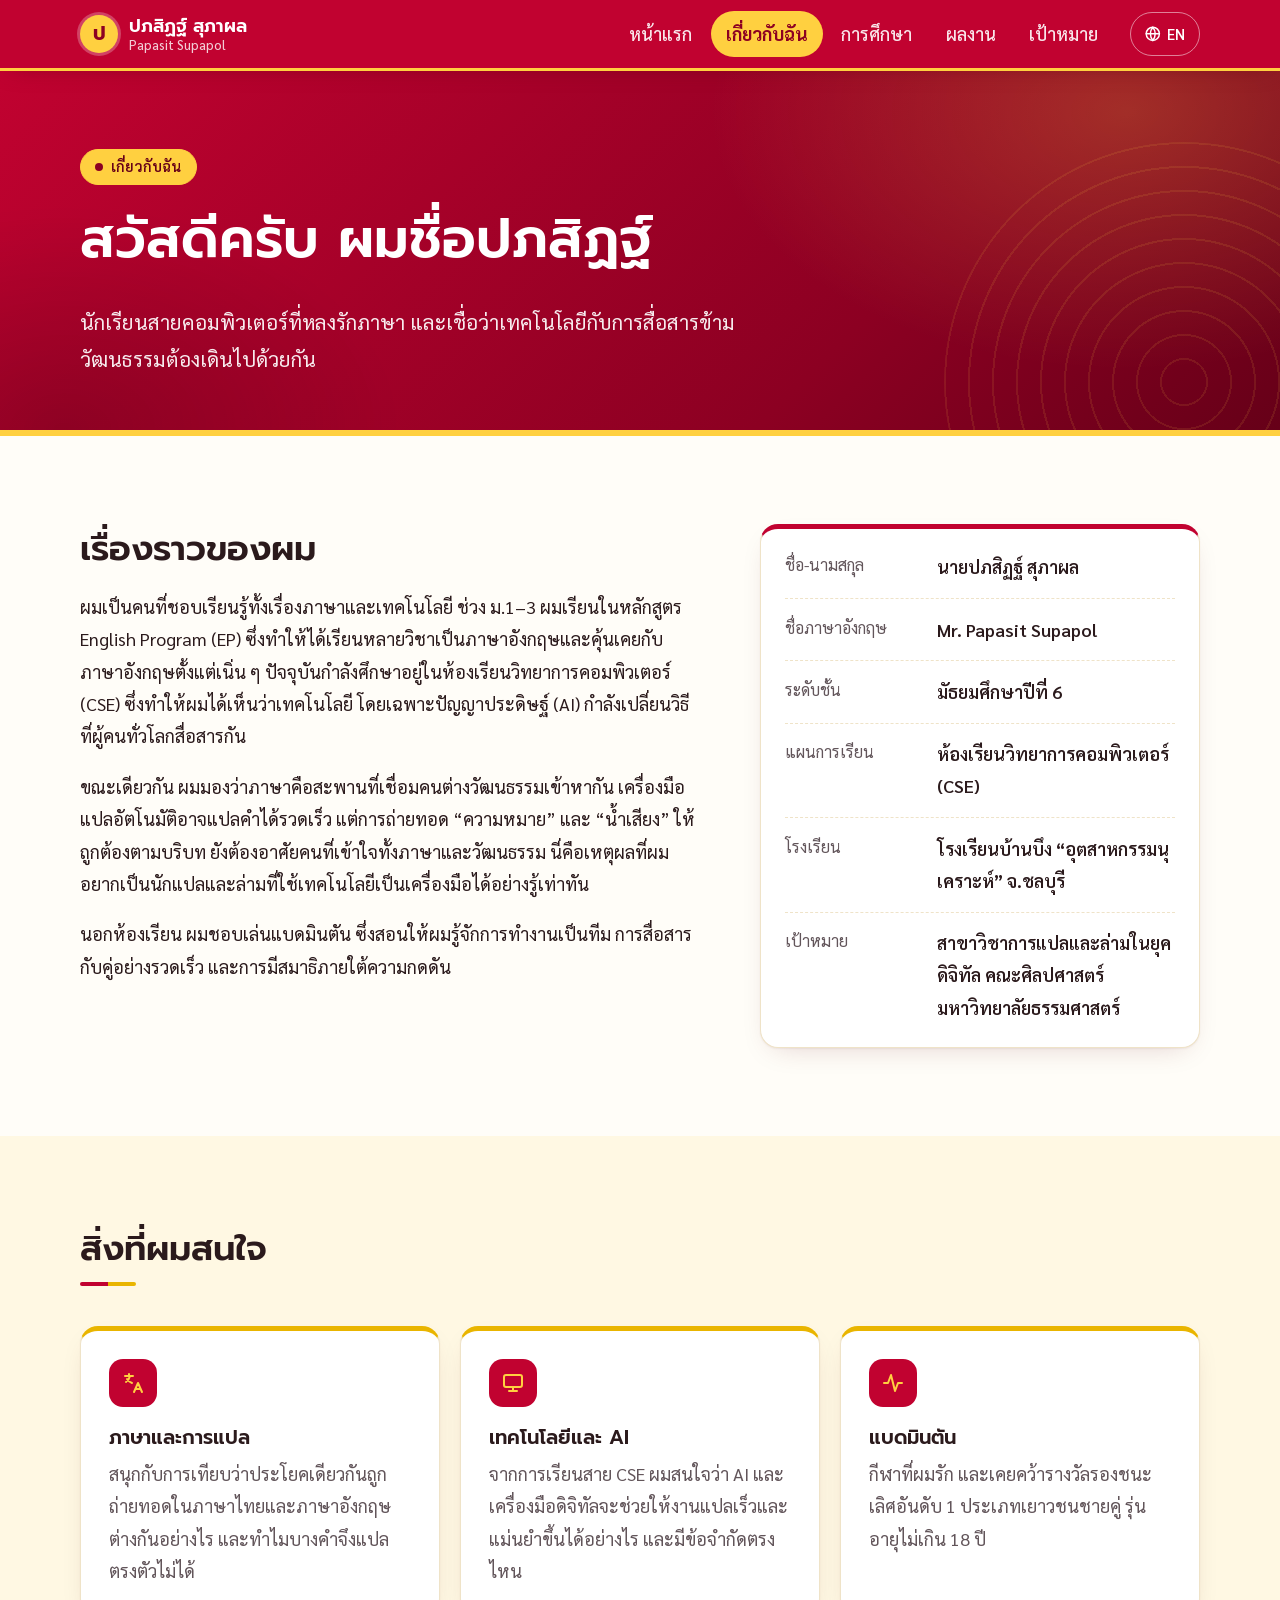
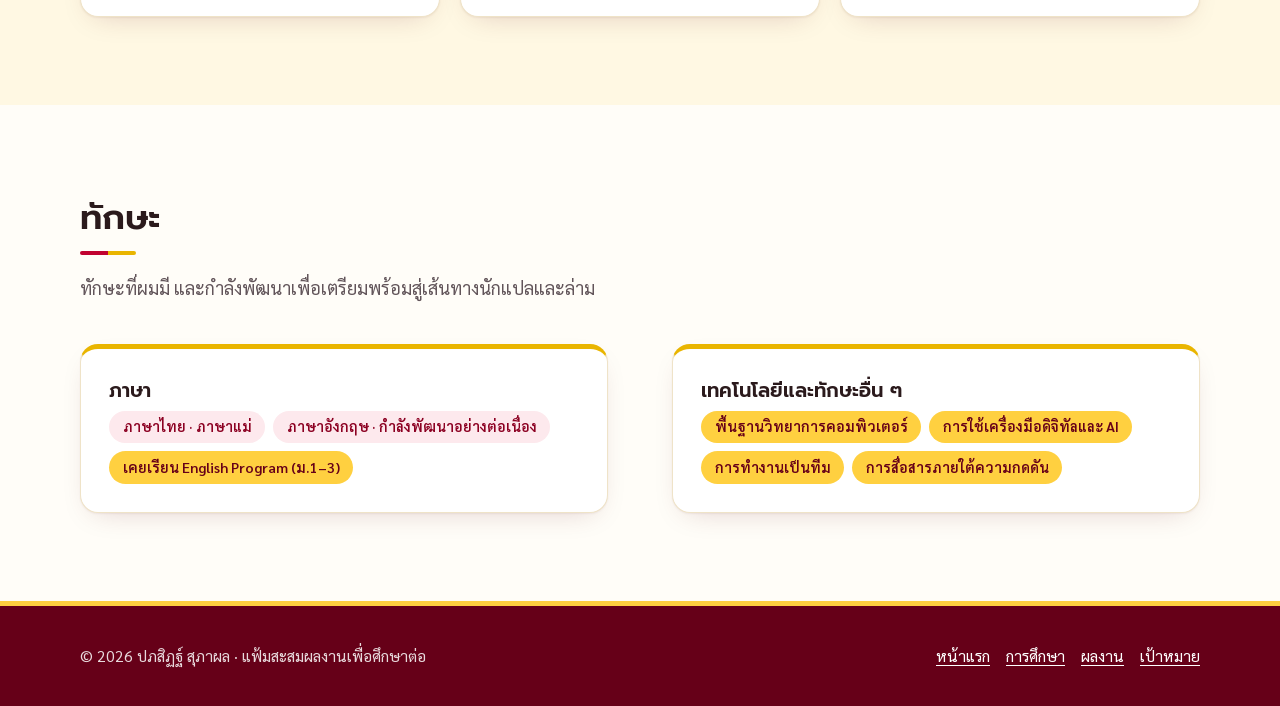
==== commit 7b902f1c: "Add selection motion, English Program for Grades 7-9, trim career tags - Page transitions: content f" ====
--- a/about.html
+++ b/about.html
@@ -37,7 +37,7 @@
           <span class="th">EN</span><span class="en">TH</span>
         </button>
         <button class="icon-btn" type="button" data-menu-toggle aria-expanded="false" aria-controls="site-menu" aria-label="เมนู / Menu">
-          <svg viewBox="0 0 24 24" fill="none" stroke="currentColor" stroke-width="2" stroke-linecap="round" aria-hidden="true"><path d="M4 7h16M4 12h16M4 17h16"/></svg>
+          <svg viewBox="0 0 24 24" fill="none" stroke="currentColor" stroke-width="2" stroke-linecap="round" aria-hidden="true"><line class="menu-line-1" x1="4" y1="7" x2="20" y2="7"/><line class="menu-line-2" x1="4" y1="12" x2="20" y2="12"/><line class="menu-line-3" x1="4" y1="17" x2="20" y2="17"/></svg>
         </button>
       </div>
       <ul class="nav-links" id="site-menu">
@@ -66,8 +66,8 @@
       <div class="container split split-wide">
         <div class="reveal">
           <h2><span class="th">เรื่องราวของผม</span><span class="en">My story</span></h2>
-          <p class="th">ผมเป็นคนที่ชอบเรียนรู้ทั้งเรื่องภาษาและเทคโนโลยี ปัจจุบันกำลังศึกษาอยู่ในห้องเรียนวิทยาการคอมพิวเตอร์ (CSE) ซึ่งทำให้ผมได้เห็นว่าเทคโนโลยี โดยเฉพาะปัญญาประดิษฐ์ (AI) กำลังเปลี่ยนวิธีที่ผู้คนทั่วโลกสื่อสารกัน</p>
-          <p class="en">I love learning about both languages and technology. I am currently studying in the Computer Science (CSE) program, which has shown me how technology — especially artificial intelligence (AI) — is changing the way people around the world communicate.</p>
+          <p class="th">ผมเป็นคนที่ชอบเรียนรู้ทั้งเรื่องภาษาและเทคโนโลยี ช่วง ม.1–3 ผมเรียนในหลักสูตร English Program (EP) ซึ่งทำให้ได้เรียนหลายวิชาเป็นภาษาอังกฤษและคุ้นเคยกับภาษาอังกฤษตั้งแต่เนิ่น ๆ ปัจจุบันกำลังศึกษาอยู่ในห้องเรียนวิทยาการคอมพิวเตอร์ (CSE) ซึ่งทำให้ผมได้เห็นว่าเทคโนโลยี โดยเฉพาะปัญญาประดิษฐ์ (AI) กำลังเปลี่ยนวิธีที่ผู้คนทั่วโลกสื่อสารกัน</p>
+          <p class="en">I love learning about both languages and technology. In Grades 7–9 I studied in the English Program (EP), taking many subjects in English and getting comfortable with the language early on. I am now studying in the Computer Science (CSE) program, which has shown me how technology — especially artificial intelligence (AI) — is changing the way people around the world communicate.</p>
           <p class="th">ขณะเดียวกัน ผมมองว่าภาษาคือสะพานที่เชื่อมคนต่างวัฒนธรรมเข้าหากัน เครื่องมือแปลอัตโนมัติอาจแปลคำได้รวดเร็ว แต่การถ่ายทอด “ความหมาย” และ “น้ำเสียง” ให้ถูกต้องตามบริบท ยังต้องอาศัยคนที่เข้าใจทั้งภาษาและวัฒนธรรม นี่คือเหตุผลที่ผมอยากเป็นนักแปลและล่ามที่ใช้เทคโนโลยีเป็นเครื่องมือได้อย่างรู้เท่าทัน</p>
           <p class="en">At the same time, I see language as a bridge between cultures. Machine translation can convert words quickly, but carrying the right meaning and tone for each context still takes someone who understands both the language and the culture. That is why I want to become a translator and interpreter who uses technology as a tool — wisely.</p>
           <p class="th">นอกห้องเรียน ผมชอบเล่นแบดมินตัน ซึ่งสอนให้ผมรู้จักการทำงานเป็นทีม การสื่อสารกับคู่อย่างรวดเร็ว และการมีสมาธิภายใต้ความกดดัน</p>
@@ -146,6 +146,7 @@
             <ul class="tags">
               <li class="tag"><span class="th">ภาษาไทย · ภาษาแม่</span><span class="en">Thai · native</span></li>
               <li class="tag"><span class="th">ภาษาอังกฤษ · กำลังพัฒนาอย่างต่อเนื่อง</span><span class="en">English · actively improving</span></li>
+              <li class="tag tag-gold"><span class="th">เคยเรียน English Program (ม.1–3)</span><span class="en">English Program, Grades 7–9</span></li>
             </ul>
           </div>
           <div class="card reveal">
--- a/assets/css/style.css
+++ b/assets/css/style.css
@@ -967,6 +967,115 @@
 .footer-links a { color: #fff; }
 .footer-links a:hover { color: var(--yellow); }
 
+/* ==========================================================================
+   Motion — feedback when the visitor selects something
+   ========================================================================== */
+
+/* 1. Page-to-page transition (Chrome/Edge 126+, Safari 18.2+; others just
+      navigate normally). The header stays put, the yellow "current page"
+      pill slides to the newly selected menu item, the content fades/slides. */
+@view-transition { navigation: auto; }
+
+.site-header { view-transition-name: site-header; }
+.nav-links a[aria-current="page"] { view-transition-name: nav-pill; }
+
+::view-transition-old(root) { animation: vt-out 0.22s ease both; }
+::view-transition-new(root) { animation: vt-in 0.42s cubic-bezier(0.2, 0.8, 0.2, 1) both; }
+::view-transition-old(site-header),
+::view-transition-new(site-header) { animation: none; }
+::view-transition-group(nav-pill) {
+  animation-duration: 0.45s;
+  animation-timing-function: cubic-bezier(0.3, 1.25, 0.5, 1);
+}
+
+@keyframes vt-out { to { opacity: 0; transform: translateY(-10px); } }
+@keyframes vt-in { from { opacity: 0; transform: translateY(16px); } }
+
+/* 2. Click ripple (added by main.js) */
+.btn,
+.nav-links a,
+.lang-toggle,
+.icon-btn,
+.cert-media { position: relative; overflow: hidden; }
+.card-link { overflow: hidden; }
+
+.ripple {
+  position: absolute;
+  border-radius: 50%;
+  background: currentColor;
+  opacity: 0.3;
+  transform: scale(0);
+  pointer-events: none;
+  animation: ripple 0.6s ease-out forwards;
+}
+
+@keyframes ripple { to { transform: scale(1); opacity: 0; } }
+
+/* 3. Hover / press feedback */
+.nav-links a { transition: background-color 0.2s, color 0.2s, transform 0.2s; }
+.nav-links a:hover { transform: translateY(-1px); }
+
+.btn svg { transition: transform 0.25s; }
+.btn:hover svg { transform: translateX(4px); }
+
+.btn:active,
+.nav-links a:active,
+.lang-toggle:active,
+.icon-btn:active { transform: scale(0.94); transition-duration: 0.08s; }
+
+.card-icon { transition: transform 0.35s cubic-bezier(0.3, 1.4, 0.5, 1); }
+.card-link:hover .card-icon { transform: rotate(-8deg) scale(1.1); }
+
+.card-arrow { align-self: flex-start; transition: transform 0.25s; }
+.card-link:hover .card-arrow { transform: translateX(6px); }
+.card-link:active { transform: translateY(-1px) scale(0.985); transition-duration: 0.08s; }
+
+.stat,
+.edu-card,
+.cert,
+.steps li { transition: transform 0.25s, box-shadow 0.25s; }
+
+.stat:hover,
+.edu-card:hover,
+.steps li:hover { transform: translateY(-4px); box-shadow: var(--shadow-lg); }
+.cert:hover { transform: translateY(-3px); box-shadow: var(--shadow-lg); }
+
+/* 4. Mobile menu: drop in, items slide in one after another, ☰ morphs to ✕ */
+.js .nav-links.is-open { animation: menu-drop 0.28s cubic-bezier(0.2, 0.8, 0.2, 1); }
+.js .nav-links.is-open li { animation: menu-item 0.35s cubic-bezier(0.2, 0.8, 0.2, 1) both; }
+.js .nav-links.is-open li:nth-child(2) { animation-delay: 0.04s; }
+.js .nav-links.is-open li:nth-child(3) { animation-delay: 0.08s; }
+.js .nav-links.is-open li:nth-child(4) { animation-delay: 0.12s; }
+.js .nav-links.is-open li:nth-child(5) { animation-delay: 0.16s; }
+
+@keyframes menu-drop { from { opacity: 0; transform: translateY(-8px); } }
+@keyframes menu-item { from { opacity: 0; transform: translateX(-12px); } }
+
+.icon-btn line {
+  transform-box: view-box;
+  transform-origin: 12px 12px;
+  transition: transform 0.3s cubic-bezier(0.3, 1.3, 0.5, 1), opacity 0.2s;
+}
+[aria-expanded="true"] .menu-line-1 { transform: rotate(45deg) translateY(5px); }
+[aria-expanded="true"] .menu-line-2 { opacity: 0; transform: scaleX(0.2); }
+[aria-expanded="true"] .menu-line-3 { transform: rotate(-45deg) translateY(-5px); }
+
+/* 5. Language switch: globe spins (class added by main.js) */
+.lang-toggle.is-spinning svg { animation: spin 0.6s cubic-bezier(0.3, 1.2, 0.5, 1); }
+@keyframes spin { to { transform: rotate(360deg); } }
+
+/* 6. Certificate lightbox pops in */
+.lightbox[open] { animation: pop-in 0.32s cubic-bezier(0.2, 0.9, 0.3, 1.15); }
+.lightbox[open]::backdrop { animation: fade-in 0.3s ease; }
+@keyframes pop-in { from { opacity: 0; transform: scale(0.92) translateY(12px); } }
+@keyframes fade-in { from { opacity: 0; } }
+
+@media (prefers-reduced-motion: reduce) {
+  ::view-transition-group(*),
+  ::view-transition-old(*),
+  ::view-transition-new(*) { animation: none !important; }
+}
+
 /* ---------- Reveal animation (JS + motion allowed only) ---------- */
 .js .reveal {
   opacity: 0;
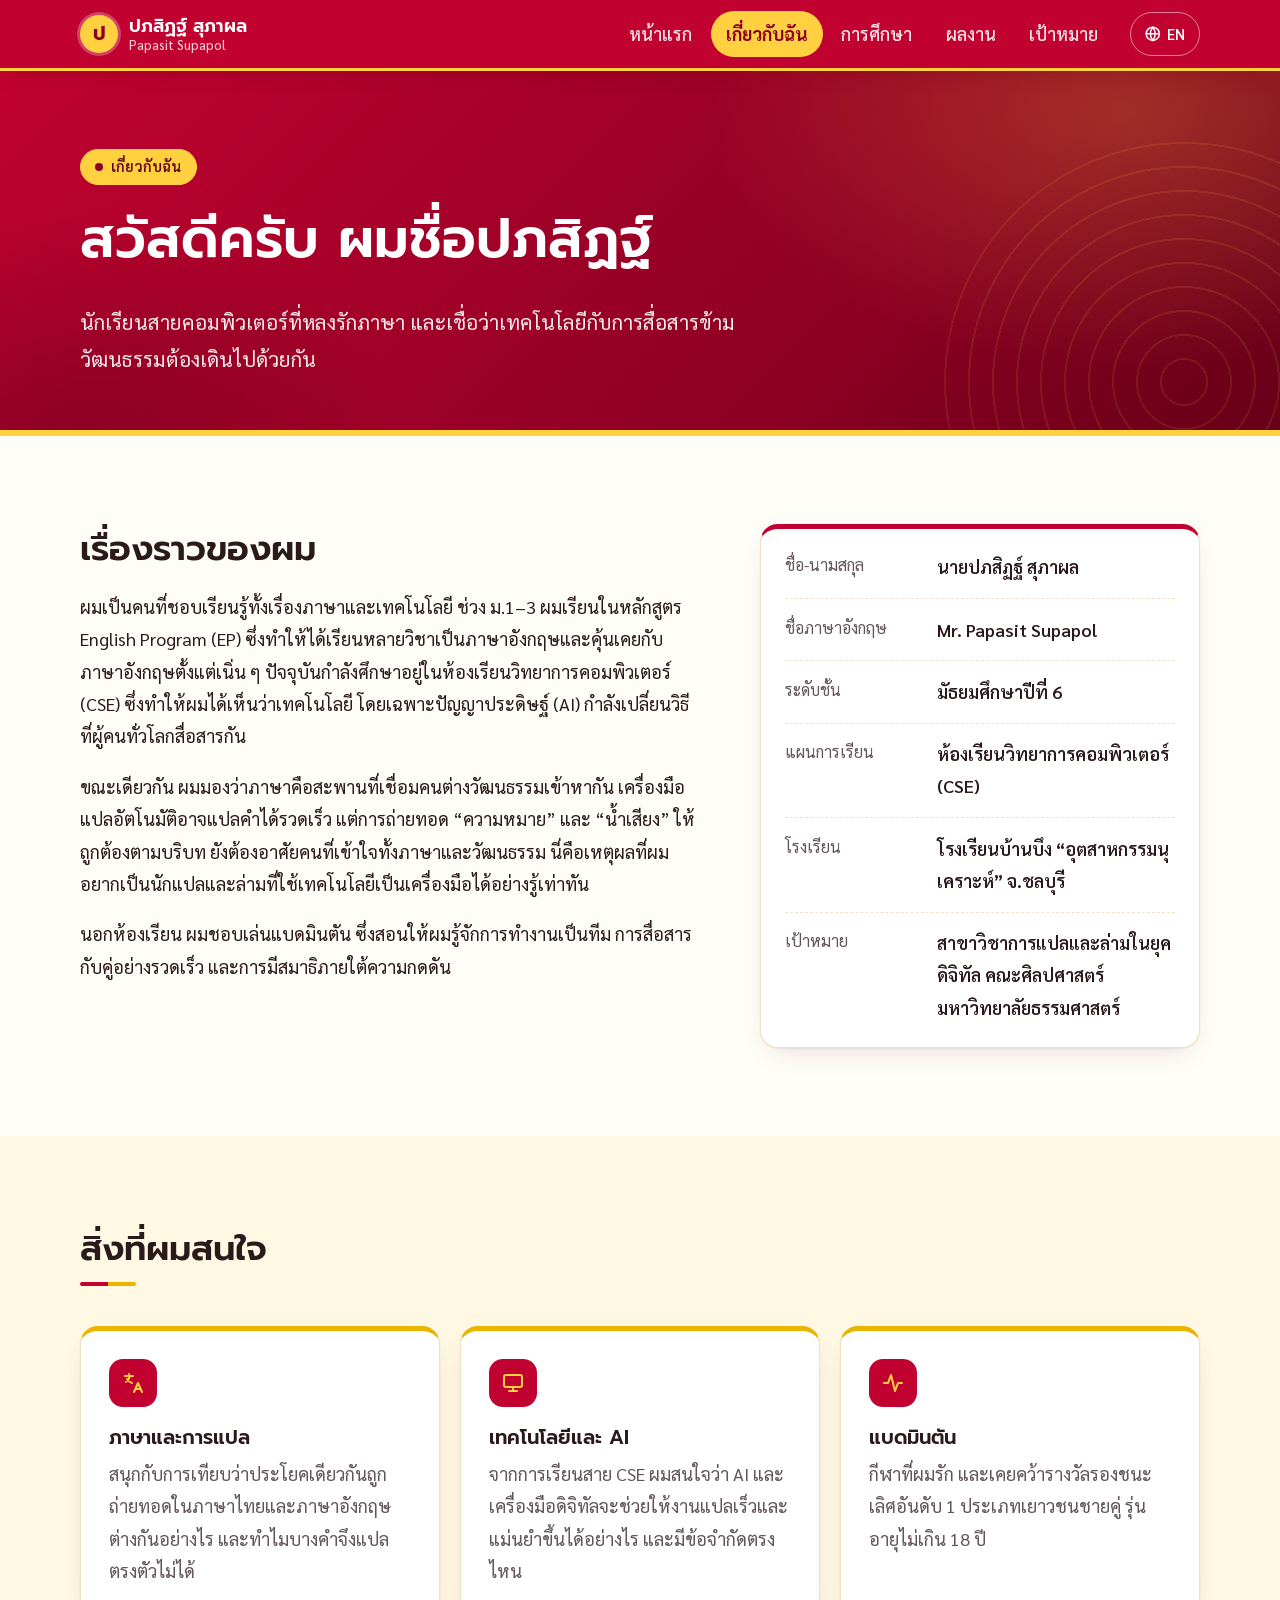
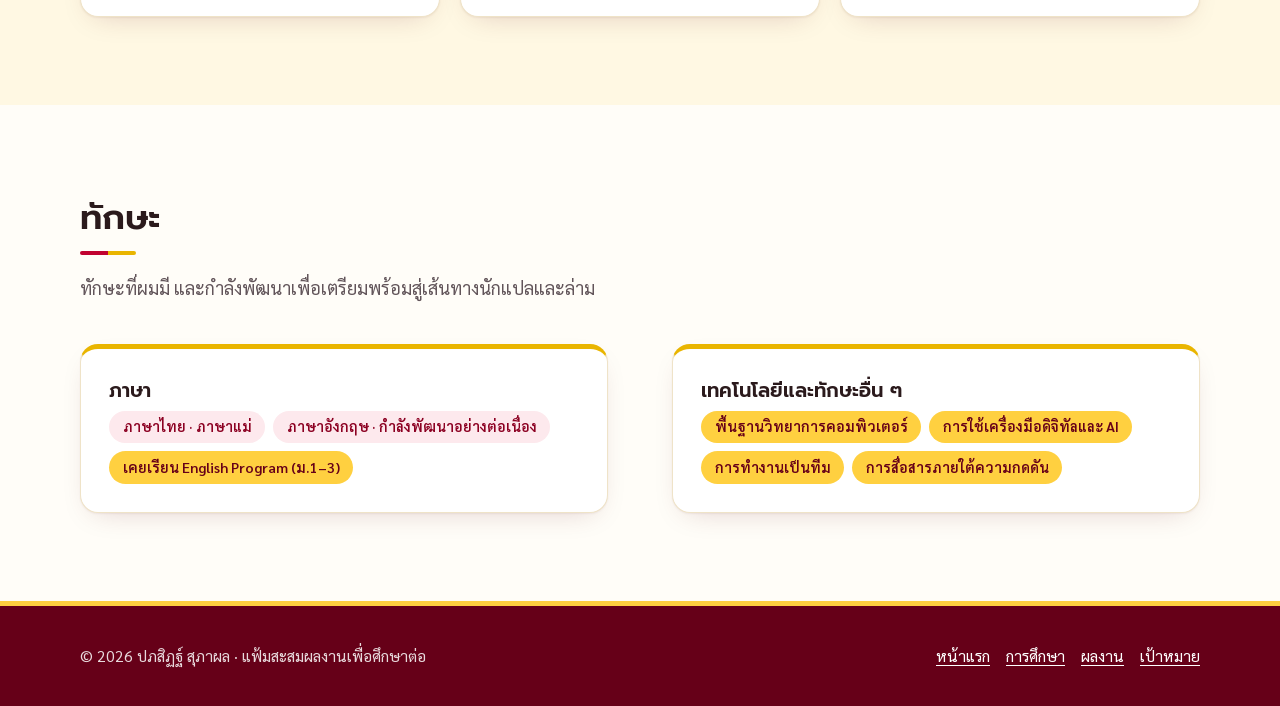
==== commit 56cd45fb: "Remove selection motion; keep English Program and career edits Restore style.css and main.js to the " ====
--- a/about.html
+++ b/about.html
@@ -37,7 +37,7 @@
           <span class="th">EN</span><span class="en">TH</span>
         </button>
         <button class="icon-btn" type="button" data-menu-toggle aria-expanded="false" aria-controls="site-menu" aria-label="เมนู / Menu">
-          <svg viewBox="0 0 24 24" fill="none" stroke="currentColor" stroke-width="2" stroke-linecap="round" aria-hidden="true"><line class="menu-line-1" x1="4" y1="7" x2="20" y2="7"/><line class="menu-line-2" x1="4" y1="12" x2="20" y2="12"/><line class="menu-line-3" x1="4" y1="17" x2="20" y2="17"/></svg>
+          <svg viewBox="0 0 24 24" fill="none" stroke="currentColor" stroke-width="2" stroke-linecap="round" aria-hidden="true"><path d="M4 7h16M4 12h16M4 17h16"/></svg>
         </button>
       </div>
       <ul class="nav-links" id="site-menu">
--- a/assets/css/style.css
+++ b/assets/css/style.css
@@ -967,115 +967,6 @@
 .footer-links a { color: #fff; }
 .footer-links a:hover { color: var(--yellow); }
 
-/* ==========================================================================
-   Motion — feedback when the visitor selects something
-   ========================================================================== */
-
-/* 1. Page-to-page transition (Chrome/Edge 126+, Safari 18.2+; others just
-      navigate normally). The header stays put, the yellow "current page"
-      pill slides to the newly selected menu item, the content fades/slides. */
-@view-transition { navigation: auto; }
-
-.site-header { view-transition-name: site-header; }
-.nav-links a[aria-current="page"] { view-transition-name: nav-pill; }
-
-::view-transition-old(root) { animation: vt-out 0.22s ease both; }
-::view-transition-new(root) { animation: vt-in 0.42s cubic-bezier(0.2, 0.8, 0.2, 1) both; }
-::view-transition-old(site-header),
-::view-transition-new(site-header) { animation: none; }
-::view-transition-group(nav-pill) {
-  animation-duration: 0.45s;
-  animation-timing-function: cubic-bezier(0.3, 1.25, 0.5, 1);
-}
-
-@keyframes vt-out { to { opacity: 0; transform: translateY(-10px); } }
-@keyframes vt-in { from { opacity: 0; transform: translateY(16px); } }
-
-/* 2. Click ripple (added by main.js) */
-.btn,
-.nav-links a,
-.lang-toggle,
-.icon-btn,
-.cert-media { position: relative; overflow: hidden; }
-.card-link { overflow: hidden; }
-
-.ripple {
-  position: absolute;
-  border-radius: 50%;
-  background: currentColor;
-  opacity: 0.3;
-  transform: scale(0);
-  pointer-events: none;
-  animation: ripple 0.6s ease-out forwards;
-}
-
-@keyframes ripple { to { transform: scale(1); opacity: 0; } }
-
-/* 3. Hover / press feedback */
-.nav-links a { transition: background-color 0.2s, color 0.2s, transform 0.2s; }
-.nav-links a:hover { transform: translateY(-1px); }
-
-.btn svg { transition: transform 0.25s; }
-.btn:hover svg { transform: translateX(4px); }
-
-.btn:active,
-.nav-links a:active,
-.lang-toggle:active,
-.icon-btn:active { transform: scale(0.94); transition-duration: 0.08s; }
-
-.card-icon { transition: transform 0.35s cubic-bezier(0.3, 1.4, 0.5, 1); }
-.card-link:hover .card-icon { transform: rotate(-8deg) scale(1.1); }
-
-.card-arrow { align-self: flex-start; transition: transform 0.25s; }
-.card-link:hover .card-arrow { transform: translateX(6px); }
-.card-link:active { transform: translateY(-1px) scale(0.985); transition-duration: 0.08s; }
-
-.stat,
-.edu-card,
-.cert,
-.steps li { transition: transform 0.25s, box-shadow 0.25s; }
-
-.stat:hover,
-.edu-card:hover,
-.steps li:hover { transform: translateY(-4px); box-shadow: var(--shadow-lg); }
-.cert:hover { transform: translateY(-3px); box-shadow: var(--shadow-lg); }
-
-/* 4. Mobile menu: drop in, items slide in one after another, ☰ morphs to ✕ */
-.js .nav-links.is-open { animation: menu-drop 0.28s cubic-bezier(0.2, 0.8, 0.2, 1); }
-.js .nav-links.is-open li { animation: menu-item 0.35s cubic-bezier(0.2, 0.8, 0.2, 1) both; }
-.js .nav-links.is-open li:nth-child(2) { animation-delay: 0.04s; }
-.js .nav-links.is-open li:nth-child(3) { animation-delay: 0.08s; }
-.js .nav-links.is-open li:nth-child(4) { animation-delay: 0.12s; }
-.js .nav-links.is-open li:nth-child(5) { animation-delay: 0.16s; }
-
-@keyframes menu-drop { from { opacity: 0; transform: translateY(-8px); } }
-@keyframes menu-item { from { opacity: 0; transform: translateX(-12px); } }
-
-.icon-btn line {
-  transform-box: view-box;
-  transform-origin: 12px 12px;
-  transition: transform 0.3s cubic-bezier(0.3, 1.3, 0.5, 1), opacity 0.2s;
-}
-[aria-expanded="true"] .menu-line-1 { transform: rotate(45deg) translateY(5px); }
-[aria-expanded="true"] .menu-line-2 { opacity: 0; transform: scaleX(0.2); }
-[aria-expanded="true"] .menu-line-3 { transform: rotate(-45deg) translateY(-5px); }
-
-/* 5. Language switch: globe spins (class added by main.js) */
-.lang-toggle.is-spinning svg { animation: spin 0.6s cubic-bezier(0.3, 1.2, 0.5, 1); }
-@keyframes spin { to { transform: rotate(360deg); } }
-
-/* 6. Certificate lightbox pops in */
-.lightbox[open] { animation: pop-in 0.32s cubic-bezier(0.2, 0.9, 0.3, 1.15); }
-.lightbox[open]::backdrop { animation: fade-in 0.3s ease; }
-@keyframes pop-in { from { opacity: 0; transform: scale(0.92) translateY(12px); } }
-@keyframes fade-in { from { opacity: 0; } }
-
-@media (prefers-reduced-motion: reduce) {
-  ::view-transition-group(*),
-  ::view-transition-old(*),
-  ::view-transition-new(*) { animation: none !important; }
-}
-
 /* ---------- Reveal animation (JS + motion allowed only) ---------- */
 .js .reveal {
   opacity: 0;
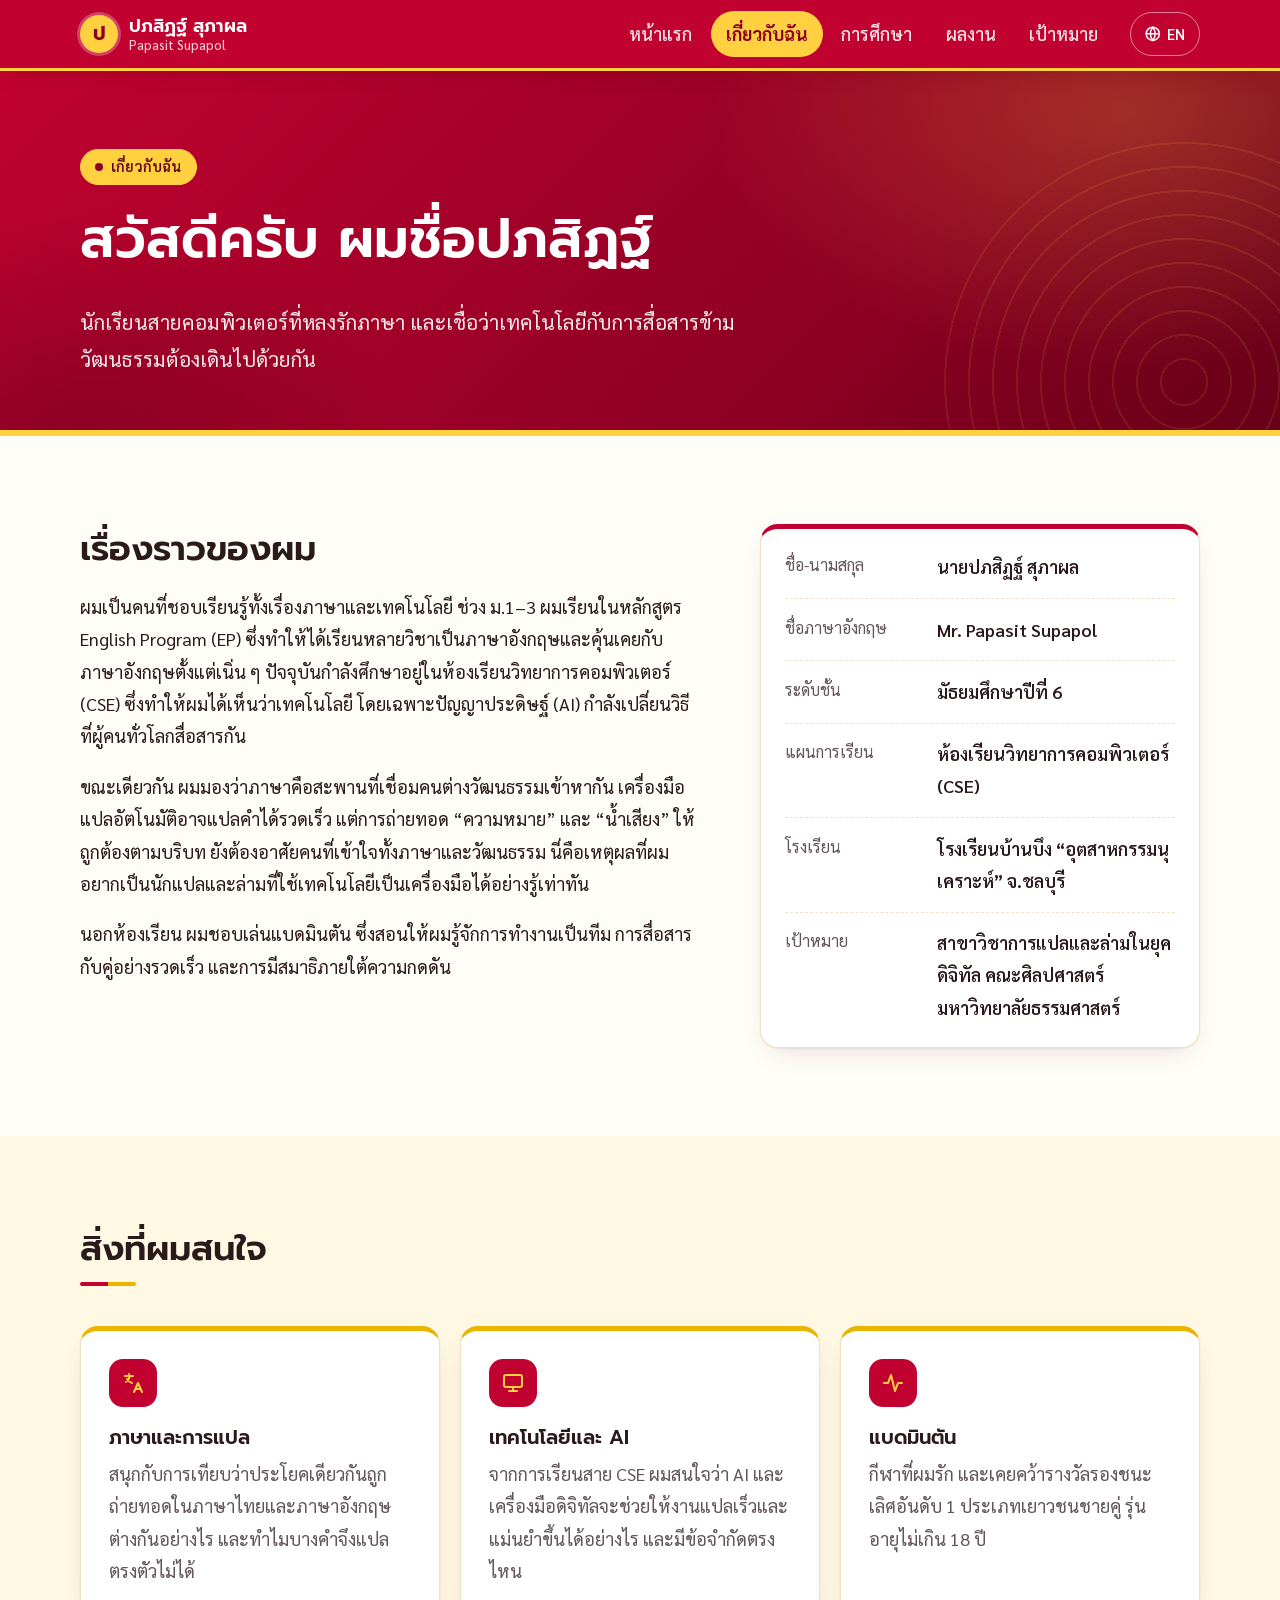
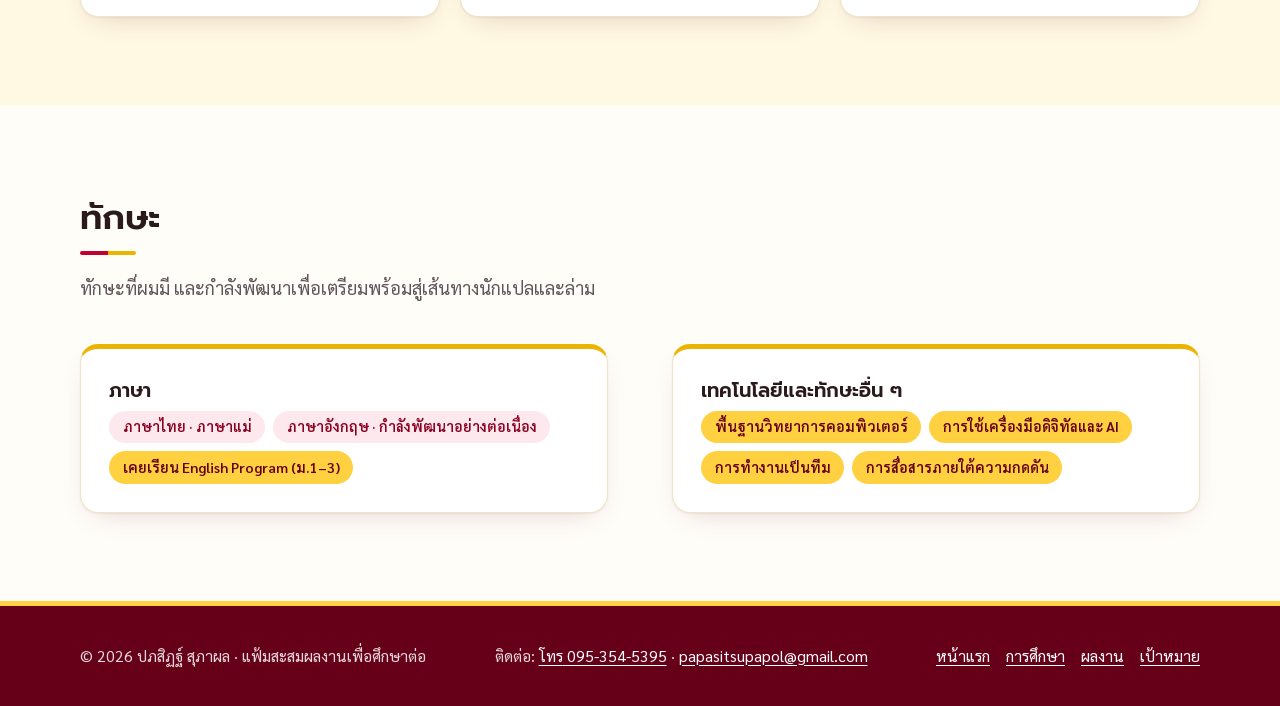
==== commit f637854c: "Add contact phone and email to footer Co-Authored-By: Claude Opus 5 <noreply@anthropic.com>" ====
--- a/about.html
+++ b/about.html
@@ -166,6 +166,7 @@
   <footer class="site-footer">
     <div class="container footer-inner">
       <p>© 2026 ปภสิฏฐ์ สุภาผล · <span class="th">แฟ้มสะสมผลงานเพื่อศึกษาต่อ</span><span class="en">Admission portfolio</span></p>
+      <p class="footer-contact"><span class="th">ติดต่อ</span><span class="en">Contact</span>: <a href="tel:+66953545395"><span class="th">โทร</span><span class="en">Tel</span> 095-354-5395</a> · <a href="mailto:papasitsupapol@gmail.com">papasitsupapol@gmail.com</a></p>
       <ul class="footer-links">
         <li><a href="index.html"><span class="th">หน้าแรก</span><span class="en">Home</span></a></li>
         <li><a href="education.html"><span class="th">การศึกษา</span><span class="en">Education</span></a></li>
--- a/assets/css/style.css
+++ b/assets/css/style.css
@@ -966,6 +966,8 @@
 .footer-links { display: flex; flex-wrap: wrap; gap: 0.25rem 1rem; list-style: none; margin: 0; padding: 0; }
 .footer-links a { color: #fff; }
 .footer-links a:hover { color: var(--yellow); }
+.footer-contact a { color: #fff; }
+.footer-contact a:hover { color: var(--yellow); }
 
 /* ---------- Reveal animation (JS + motion allowed only) ---------- */
 .js .reveal {
